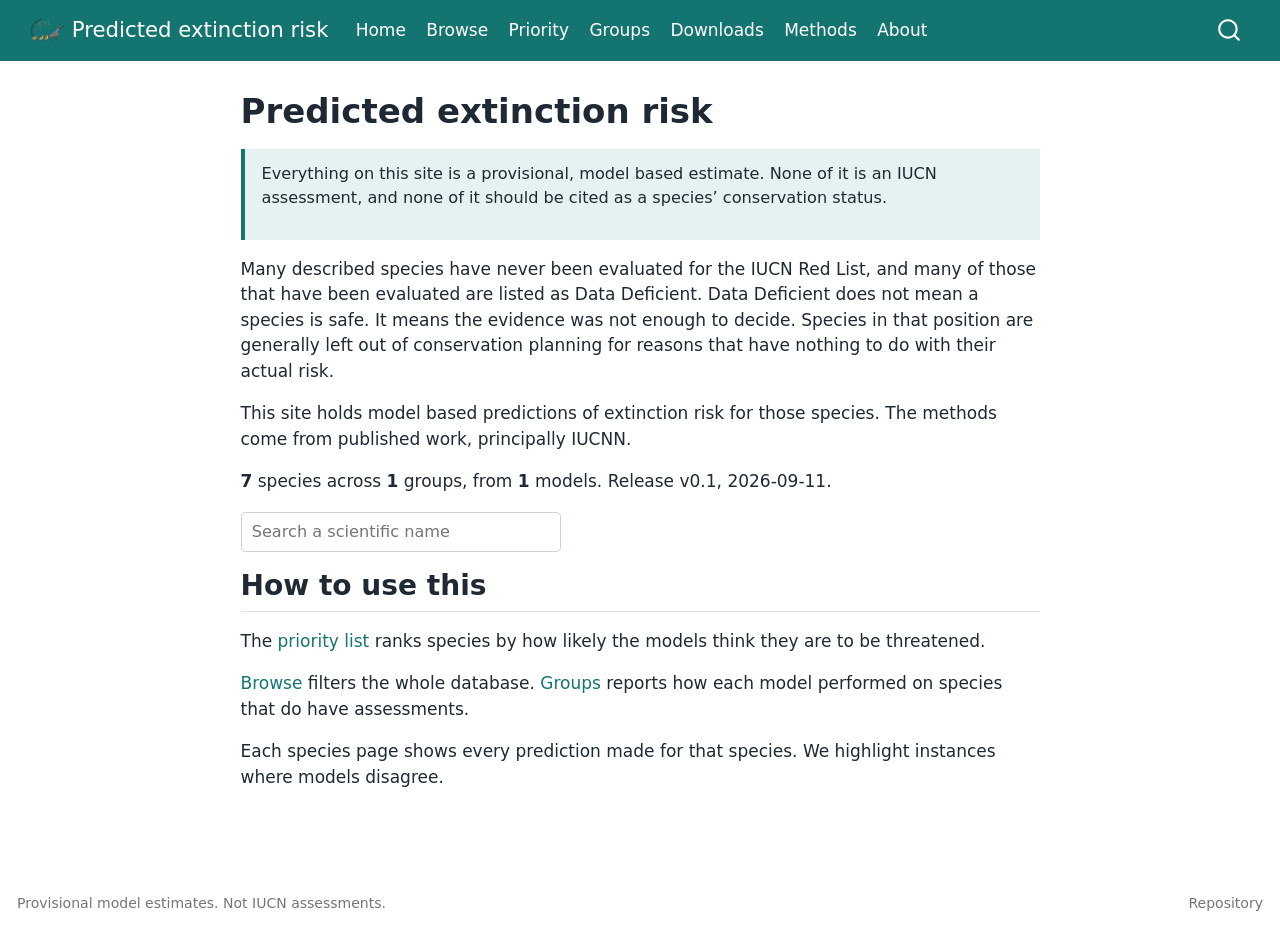
==== index.html @ 519beee4 "Built site for gh-pages" ====
<!DOCTYPE html>
<html xmlns="http://www.w3.org/1999/xhtml" lang="en" xml:lang="en"><head>

<meta charset="utf-8">
<meta name="generator" content="quarto-1.10.18">

<meta name="viewport" content="width=device-width, initial-scale=1.0, user-scalable=yes">


<title>Predicted extinction risk</title>
<style>
/* Default styles provided by pandoc.
** See https://pandoc.org/MANUAL.html#variables-for-html for config info.
*/
span.smallcaps{font-variant: small-caps;}
div.columns{display: flex; gap: 1.5em;}
div.column{flex: auto;}
@media screen {
div.columns{gap: min(4vw, 1.5em);}
div.column{overflow-x: auto;}
}
div.hanging-indent{margin-left: 1.5em; text-indent: -1.5em;}
ul.task-list{list-style: none;}
ul.task-list li input[type="checkbox"] {
  width: 0.8em;
  margin: 0 0.8em 0.2em -1em; /* quarto-specific, see https://github.com/quarto-dev/quarto-cli/issues/4556 */ 
  vertical-align: middle;
}
</style>


<script src="site_libs/quarto-nav/quarto-nav.js"></script>
<script src="site_libs/quarto-nav/headroom.min.js"></script>
<script src="site_libs/clipboard/clipboard.min.js"></script>
<script src="site_libs/quarto-search/autocomplete.umd.js"></script>
<script src="site_libs/quarto-search/fuse.min.js"></script>
<script src="site_libs/quarto-search/quarto-search.js"></script>
<meta name="quarto:offset" content="./">
<script src="site_libs/quarto-html/quarto.js" type="module"></script>
<script src="site_libs/quarto-html/tabsets/tabsets.js" type="module"></script>
<script src="site_libs/quarto-html/popper.min.js"></script>
<script src="site_libs/quarto-html/tippy.umd.min.js"></script>
<script src="site_libs/quarto-html/anchor.min.js"></script>
<link href="site_libs/quarto-html/tippy.css" rel="stylesheet">
<link href="site_libs/quarto-html/quarto-syntax-highlighting-64a204ab8560d761af7679ceaba22944.css" rel="stylesheet" id="quarto-text-highlighting-styles">
<script src="site_libs/bootstrap/bootstrap.min.js"></script>
<link href="site_libs/bootstrap/bootstrap-icons.css" rel="stylesheet">
<link href="site_libs/bootstrap/bootstrap-0d1b44aace4a60be1d2f4f0d115ca374.min.css" rel="stylesheet" append-hash="true" id="quarto-bootstrap" data-mode="light">
<script id="quarto-search-options" type="application/json">{
  "location": "navbar",
  "copy-button": false,
  "collapse-after": 3,
  "panel-placement": "end",
  "type": "overlay",
  "limit": 50,
  "keyboard-shortcut": [
    "f",
    "/",
    "s"
  ],
  "show-item-context": false,
  "language": {
    "search-no-results-text": "No results",
    "search-matching-documents-text": "matching documents",
    "search-copy-link-title": "Copy link to search",
    "search-hide-matches-text": "Hide additional matches",
    "search-more-match-text": "more match in this document",
    "search-more-matches-text": "more matches in this document",
    "search-clear-button-title": "Clear",
    "search-text-placeholder": "",
    "search-detached-cancel-button-title": "Cancel",
    "search-submit-button-title": "Submit",
    "search-label": "Search"
  }
}</script>
<script defer="" src="https://umami.datadiversitylab.synology.me/script.js" data-website-id="543cffef-a100-47af-9dd9-2cf39517077b" data-domains="datadiversitylab.github.io" data-tag="extinctionrisk"></script>


</head>

<body class="nav-fixed fullcontent quarto-light">

<div id="quarto-search-results"></div>
  <header id="quarto-header" class="headroom fixed-top">
    <nav class="navbar navbar-expand-lg " data-bs-theme="dark">
      <div class="navbar-container container-fluid">
      <div class="navbar-brand-container mx-auto">
    <a href="./index.html" class="navbar-brand navbar-brand-logo">
    <img src="./assets/logo.png" alt="" class="navbar-logo light-content">
    <img src="./assets/logo.png" alt="" class="navbar-logo dark-content">
    </a>
    <a class="navbar-brand" href="./index.html">
    <span class="navbar-title">Predicted extinction risk</span>
    </a>
  </div>
            <div id="quarto-search" class="" title="Search"></div>
          <button class="navbar-toggler" type="button" data-bs-toggle="collapse" data-bs-target="#navbarCollapse" aria-controls="navbarCollapse" role="menu" aria-expanded="false" aria-label="Toggle navigation" onclick="if (window.quartoToggleHeadroom) { window.quartoToggleHeadroom(); }">
  <span class="navbar-toggler-icon"></span>
</button>
          <div class="collapse navbar-collapse" id="navbarCollapse">
            <ul class="navbar-nav navbar-nav-scroll me-auto">
  <li class="nav-item">
    <a class="nav-link active" href="./index.html" aria-current="page"> 
<span class="menu-text">Home</span></a>
  </li>  
  <li class="nav-item">
    <a class="nav-link" href="./browse.html"> 
<span class="menu-text">Browse</span></a>
  </li>  
  <li class="nav-item">
    <a class="nav-link" href="./priority.html"> 
<span class="menu-text">Priority</span></a>
  </li>  
  <li class="nav-item">
    <a class="nav-link" href="./groups.html"> 
<span class="menu-text">Groups</span></a>
  </li>  
  <li class="nav-item">
    <a class="nav-link" href="./downloads.html"> 
<span class="menu-text">Downloads</span></a>
  </li>  
  <li class="nav-item">
    <a class="nav-link" href="./methods.html"> 
<span class="menu-text">Methods</span></a>
  </li>  
  <li class="nav-item">
    <a class="nav-link" href="./about.html"> 
<span class="menu-text">About</span></a>
  </li>  
</ul>
          </div> <!-- /navcollapse -->
            <div class="quarto-navbar-tools">
</div>
      </div> <!-- /container-fluid -->
    </nav>
</header>
<!-- content -->
<div id="quarto-content" class="quarto-container page-columns page-rows-contents page-layout-article page-navbar">
<!-- sidebar -->
<!-- margin-sidebar -->
    
<!-- main -->
<main class="content" id="quarto-document-content">

<header id="title-block-header" class="quarto-title-block default">
<div class="quarto-title">
<h1 class="title">Predicted extinction risk</h1>
</div>



<div class="quarto-title-meta">

    
  
    
  </div>
  


</header>


<div class="disclaimer">
<p>Everything on this site is a provisional, model based estimate. None of it is an IUCN assessment, and none of it should be cited as a species’ conservation status.</p>
</div>
<p>Many described species have never been evaluated for the IUCN Red List, and many of those that have been evaluated are listed as Data Deficient. Data Deficient does not mean a species is safe. It means the evidence was not enough to decide. Species in that position are generally left out of conservation planning for reasons that have nothing to do with their actual risk.</p>
<p>This site holds model based predictions of extinction risk for those species. The methods come from published work, principally IUCNN.</p>
<div id="release"></div>
<script>
fetch('data/release.json').then(r => r.json()).then(d => {
  const el = document.getElementById('release');
  if (!d.n_species) {
    el.innerHTML = '<div class="empty">No predictions published yet. ' +
      'Run <code>build.R</code> once prediction files exist.</div>';
    return;
  }
  el.innerHTML = '<p><strong>' + d.n_species.toLocaleString() + '</strong> species across <strong>' +
    d.n_groups + '</strong> groups, from <strong>' + d.n_models + '</strong> models. ' +
    'Release ' + d.version + ', ' + d.date + '.</p>';
}).catch(() => {
  document.getElementById('release').innerHTML =
    '<div class="empty">No data yet. Run <code>build.R</code>.</div>';
});
</script>

<div class="filters">
  <input id="q" type="text" placeholder="Search a scientific name" style="min-width:320px">
</div>
<div id="quick"></div>

<script>
let INDEX = [];
fetch('data/index.json').then(r => r.json()).then(d => { INDEX = d; });

document.getElementById('q').addEventListener('input', function () {
  const term = this.value.trim().toLowerCase();
  const box = document.getElementById('quick');
  if (term.length < 3) { box.innerHTML = ''; return; }
  const hits = INDEX.filter(s => s.species.toLowerCase().includes(term)).slice(0, 15);
  if (!hits.length) { box.innerHTML = '<p>Nothing found.</p>'; return; }
  box.innerHTML = '<ul>' + hits.map(s =>
    '<li><a href="species.html?id=' + s.id + '"><em>' + s.species + '</em></a> ' +
    '<span style="color:#667">' + s.group + '</span></li>').join('') + '</ul>';
});
</script>
<section id="how-to-use-this" class="level2">
<h2 class="anchored" data-anchor-id="how-to-use-this">How to use this</h2>
<p>The <a href="./priority.html">priority list</a> ranks species by how likely the models think they are to be threatened.</p>
<p><a href="./browse.html">Browse</a> filters the whole database. <a href="./groups.html">Groups</a> reports how each model performed on species that do have assessments.</p>
<p>Each species page shows every prediction made for that species. We highlight instances where models disagree.</p>


</section>

</main> <!-- /main -->
<script id="quarto-html-after-body" type="application/javascript">
  window.document.addEventListener("DOMContentLoaded", function (event) {
    const icon = "";
    const anchorJS = new window.AnchorJS();
    anchorJS.options = {
      placement: 'right',
      icon: icon
    };
    anchorJS.add('.anchored');
    const isCodeAnnotation = (el) => {
      for (const clz of el.classList) {
        if (clz.startsWith('code-annotation-')) {                     
          return true;
        }
      }
      return false;
    }
    const onCopySuccess = function(e) {
      // button target
      const button = e.trigger;
      // don't keep focus
      button.blur();
      // flash "checked"
      button.classList.add('code-copy-button-checked');
      var currentTitle = button.getAttribute("title");
      button.setAttribute("title", "Copied!");
      let tooltip;
      if (window.bootstrap) {
        button.setAttribute("data-bs-toggle", "tooltip");
        button.setAttribute("data-bs-placement", "left");
        button.setAttribute("data-bs-title", "Copied!");
        tooltip = new bootstrap.Tooltip(button, 
          { trigger: "manual", 
            customClass: "code-copy-button-tooltip",
            offset: [0, -8]});
        tooltip.show();    
      }
      setTimeout(function() {
        if (tooltip) {
          tooltip.hide();
          button.removeAttribute("data-bs-title");
          button.removeAttribute("data-bs-toggle");
          button.removeAttribute("data-bs-placement");
        }
        button.setAttribute("title", currentTitle);
        button.classList.remove('code-copy-button-checked');
      }, 1000);
      // clear code selection
      e.clearSelection();
    }
    const getTextToCopy = function(trigger) {
      const outerScaffold = trigger.parentElement.cloneNode(true);
      const codeEl = outerScaffold.querySelector('code');
      for (const childEl of codeEl.children) {
        if (isCodeAnnotation(childEl)) {
          childEl.remove();
        }
      }
      return codeEl.innerText;
    }
    const clipboard = new window.ClipboardJS('.code-copy-button:not([data-in-quarto-modal])', {
      text: getTextToCopy
    });
    clipboard.on('success', onCopySuccess);
    if (window.document.getElementById('quarto-embedded-source-code-modal')) {
      const clipboardModal = new window.ClipboardJS('.code-copy-button[data-in-quarto-modal]', {
        text: getTextToCopy,
        container: window.document.getElementById('quarto-embedded-source-code-modal')
      });
      clipboardModal.on('success', onCopySuccess);
    }
      var localhostRegex = new RegExp(/^(?:http|https):\/\/localhost\:?[0-9]*\//);
      var mailtoRegex = new RegExp(/^mailto:/);
        var filterRegex = new RegExp("https:\/\/datadiversitylab\.github\.io\/risk_database\/");
      var isInternal = (href) => {
          return filterRegex.test(href) || localhostRegex.test(href) || mailtoRegex.test(href);
      }
      // Inspect non-navigation links and adorn them if external
     var links = window.document.querySelectorAll('a[href]:not(.nav-link):not(.navbar-brand):not(.toc-action):not(.sidebar-link):not(.sidebar-item-toggle):not(.pagination-link):not(.no-external):not([aria-hidden]):not(.dropdown-item):not(.quarto-navigation-tool):not(.about-link)');
      for (var i=0; i<links.length; i++) {
        const link = links[i];
        if (!isInternal(link.href)) {
          // undo the damage that might have been done by quarto-nav.js in the case of
          // links that we want to consider external
          if (link.dataset.originalHref !== undefined) {
            link.href = link.dataset.originalHref;
          }
        }
      }
    function tippyHover(el, contentFn, onTriggerFn, onUntriggerFn) {
      const config = {
        allowHTML: true,
        maxWidth: 500,
        delay: 100,
        arrow: false,
        appendTo: function(el) {
            return el.parentElement;
        },
        interactive: true,
        interactiveBorder: 10,
        theme: 'quarto',
        placement: 'bottom-start',
      };
      if (contentFn) {
        config.content = contentFn;
      }
      if (onTriggerFn) {
        config.onTrigger = onTriggerFn;
      }
      if (onUntriggerFn) {
        config.onUntrigger = onUntriggerFn;
      }
      window.tippy(el, config); 
    }
    const noterefs = window.document.querySelectorAll('a[role="doc-noteref"]');
    for (var i=0; i<noterefs.length; i++) {
      const ref = noterefs[i];
      tippyHover(ref, function() {
        // use id or data attribute instead here
        let href = ref.getAttribute('data-footnote-href') || ref.getAttribute('href');
        try { href = new URL(href).hash; } catch {}
        const id = href.replace(/^#\/?/, "");
        const note = window.document.getElementById(id);
        if (note) {
          return note.innerHTML;
        } else {
          return "";
        }
      });
    }
    const xrefs = window.document.querySelectorAll('a.quarto-xref');
    const processXRef = (id, note) => {
      // Strip column container classes
      const stripColumnClz = (el) => {
        el.classList.remove("page-full", "page-columns");
        if (el.children) {
          for (const child of el.children) {
            stripColumnClz(child);
          }
        }
      }
      stripColumnClz(note)
      if (id === null || id.startsWith('sec-')) {
        // Special case sections, only their first couple elements
        const container = document.createElement("div");
        if (note.children && note.children.length > 2) {
          container.appendChild(note.children[0].cloneNode(true));
          for (let i = 1; i < note.children.length; i++) {
            const child = note.children[i];
            if (child.tagName === "P" && child.innerText === "") {
              continue;
            } else {
              container.appendChild(child.cloneNode(true));
              break;
            }
          }
          if (window.Quarto?.typesetMath) {
            window.Quarto.typesetMath(container);
          }
          return container.innerHTML
        } else {
          if (window.Quarto?.typesetMath) {
            window.Quarto.typesetMath(note);
          }
          return note.innerHTML;
        }
      } else {
        // Remove any anchor links if they are present
        const anchorLink = note.querySelector('a.anchorjs-link');
        if (anchorLink) {
          anchorLink.remove();
        }
        if (window.Quarto?.typesetMath) {
          window.Quarto.typesetMath(note);
        }
        if (note.classList.contains("callout")) {
          return note.outerHTML;
        } else {
          return note.innerHTML;
        }
      }
    }
    for (var i=0; i<xrefs.length; i++) {
      const xref = xrefs[i];
      tippyHover(xref, undefined, function(instance) {
        instance.disable();
        let url = xref.getAttribute('href');
        let hash = undefined; 
        if (url.startsWith('#')) {
          hash = url;
        } else {
          try { hash = new URL(url).hash; } catch {}
        }
        if (hash) {
          const id = hash.replace(/^#\/?/, "");
          const note = window.document.getElementById(id);
          if (note !== null) {
            try {
              const html = processXRef(id, note.cloneNode(true));
              instance.setContent(html);
            } finally {
              instance.enable();
              instance.show();
            }
          } else {
            // See if we can fetch this
            fetch(url.split('#')[0])
            .then(res => res.text())
            .then(html => {
              const parser = new DOMParser();
              const htmlDoc = parser.parseFromString(html, "text/html");
              const note = htmlDoc.getElementById(id);
              if (note !== null) {
                const html = processXRef(id, note);
                instance.setContent(html);
              } 
            }).finally(() => {
              instance.enable();
              instance.show();
            });
          }
        } else {
          // See if we can fetch a full url (with no hash to target)
          // This is a special case and we should probably do some content thinning / targeting
          fetch(url)
          .then(res => res.text())
          .then(html => {
            const parser = new DOMParser();
            const htmlDoc = parser.parseFromString(html, "text/html");
            const note = htmlDoc.querySelector('main.content');
            if (note !== null) {
              // This should only happen for chapter cross references
              // (since there is no id in the URL)
              // remove the first header
              if (note.children.length > 0 && note.children[0].tagName === "HEADER") {
                note.children[0].remove();
              }
              const html = processXRef(null, note);
              instance.setContent(html);
            } 
          }).finally(() => {
            instance.enable();
            instance.show();
          });
        }
      }, function(instance) {
      });
    }
        let selectedAnnoteEl;
        const selectorForAnnotation = ( cell, annotation) => {
          let cellAttr = 'data-code-cell="' + cell + '"';
          let lineAttr = 'data-code-annotation="' +  annotation + '"';
          const selector = 'span[' + cellAttr + '][' + lineAttr + ']';
          return selector;
        }
        const selectCodeLines = (annoteEl) => {
          const doc = window.document;
          const targetCell = annoteEl.getAttribute("data-target-cell");
          const targetAnnotation = annoteEl.getAttribute("data-target-annotation");
          const annoteSpan = window.document.querySelector(selectorForAnnotation(targetCell, targetAnnotation));
          const lines = annoteSpan.getAttribute("data-code-lines").split(",");
          const lineIds = lines.map((line) => {
            return targetCell + "-" + line;
          })
          let top = null;
          let height = null;
          let parent = null;
          if (lineIds.length > 0) {
              //compute the position of the single el (top and bottom and make a div)
              const el = window.document.getElementById(lineIds[0]);
              top = el.offsetTop;
              height = el.offsetHeight;
              parent = el.parentElement.parentElement;
            if (lineIds.length > 1) {
              const lastEl = window.document.getElementById(lineIds[lineIds.length - 1]);
              const bottom = lastEl.offsetTop + lastEl.offsetHeight;
              height = bottom - top;
            }
            if (top !== null && height !== null && parent !== null) {
              // cook up a div (if necessary) and position it 
              let div = window.document.getElementById("code-annotation-line-highlight");
              if (div === null) {
                div = window.document.createElement("div");
                div.setAttribute("id", "code-annotation-line-highlight");
                div.style.position = 'absolute';
                parent.appendChild(div);
              }
              div.style.top = top - 2 + "px";
              div.style.height = height + 4 + "px";
              div.style.left = 0;
              let gutterDiv = window.document.getElementById("code-annotation-line-highlight-gutter");
              if (gutterDiv === null) {
                gutterDiv = window.document.createElement("div");
                gutterDiv.setAttribute("id", "code-annotation-line-highlight-gutter");
                gutterDiv.style.position = 'absolute';
                const codeCell = window.document.getElementById(targetCell);
                const gutter = codeCell.querySelector('.code-annotation-gutter');
                gutter.appendChild(gutterDiv);
              }
              gutterDiv.style.top = top - 2 + "px";
              gutterDiv.style.height = height + 4 + "px";
            }
            selectedAnnoteEl = annoteEl;
          }
        };
        const unselectCodeLines = () => {
          const elementsIds = ["code-annotation-line-highlight", "code-annotation-line-highlight-gutter"];
          elementsIds.forEach((elId) => {
            const div = window.document.getElementById(elId);
            if (div) {
              div.remove();
            }
          });
          selectedAnnoteEl = undefined;
        };
          // Handle positioning of the toggle
      window.addEventListener(
        "resize",
        throttle(() => {
          elRect = undefined;
          if (selectedAnnoteEl) {
            selectCodeLines(selectedAnnoteEl);
          }
        }, 10)
      );
      function throttle(fn, ms) {
      let throttle = false;
      let timer;
        return (...args) => {
          if(!throttle) { // first call gets through
              fn.apply(this, args);
              throttle = true;
          } else { // all the others get throttled
              if(timer) clearTimeout(timer); // cancel #2
              timer = setTimeout(() => {
                fn.apply(this, args);
                timer = throttle = false;
              }, ms);
          }
        };
      }
        // Attach click handler to the DT
        const annoteDls = window.document.querySelectorAll('dt[data-target-cell]');
        for (const annoteDlNode of annoteDls) {
          annoteDlNode.addEventListener('click', (event) => {
            const clickedEl = event.target;
            if (clickedEl !== selectedAnnoteEl) {
              unselectCodeLines();
              const activeEl = window.document.querySelector('dt[data-target-cell].code-annotation-active');
              if (activeEl) {
                activeEl.classList.remove('code-annotation-active');
              }
              selectCodeLines(clickedEl);
              clickedEl.classList.add('code-annotation-active');
            } else {
              // Unselect the line
              unselectCodeLines();
              clickedEl.classList.remove('code-annotation-active');
            }
          });
        }
    const findCites = (el) => {
      const parentEl = el.parentElement;
      if (parentEl) {
        const cites = parentEl.dataset.cites;
        if (cites) {
          return {
            el,
            cites: cites.split(' ')
          };
        } else {
          return findCites(el.parentElement)
        }
      } else {
        return undefined;
      }
    };
    var bibliorefs = window.document.querySelectorAll('a[role="doc-biblioref"]');
    for (var i=0; i<bibliorefs.length; i++) {
      const ref = bibliorefs[i];
      const citeInfo = findCites(ref);
      if (citeInfo) {
        tippyHover(citeInfo.el, function() {
          var popup = window.document.createElement('div');
          citeInfo.cites.forEach(function(cite) {
            var citeDiv = window.document.createElement('div');
            citeDiv.classList.add('hanging-indent');
            citeDiv.classList.add('csl-entry');
            var biblioDiv = window.document.getElementById('ref-' + cite);
            if (biblioDiv) {
              citeDiv.innerHTML = biblioDiv.innerHTML;
            }
            popup.appendChild(citeDiv);
          });
          return popup.innerHTML;
        });
      }
    }
  });
  </script>
</div> <!-- /content -->
<footer class="footer">
  <div class="nav-footer">
    <div class="nav-footer-left">
<p>Provisional model estimates. Not IUCN assessments.</p>
</div>   
    <div class="nav-footer-center">
      &nbsp;
    </div>
    <div class="nav-footer-right">
<p><a href="https://github.com/datadiversitylab/risk_database">Repository</a></p>
</div>
  </div>
</footer>




</body></html>
---- site_libs/quarto-html/tippy.css ----
.tippy-box[data-animation=fade][data-state=hidden]{opacity:0}[data-tippy-root]{max-width:calc(100vw - 10px)}.tippy-box{position:relative;background-color:#333;color:#fff;border-radius:4px;font-size:14px;line-height:1.4;white-space:normal;outline:0;transition-property:transform,visibility,opacity}.tippy-box[data-placement^=top]>.tippy-arrow{bottom:0}.tippy-box[data-placement^=top]>.tippy-arrow:before{bottom:-7px;left:0;border-width:8px 8px 0;border-top-color:initial;transform-origin:center top}.tippy-box[data-placement^=bottom]>.tippy-arrow{top:0}.tippy-box[data-placement^=bottom]>.tippy-arrow:before{top:-7px;left:0;border-width:0 8px 8px;border-bottom-color:initial;transform-origin:center bottom}.tippy-box[data-placement^=left]>.tippy-arrow{right:0}.tippy-box[data-placement^=left]>.tippy-arrow:before{border-width:8px 0 8px 8px;border-left-color:initial;right:-7px;transform-origin:center left}.tippy-box[data-placement^=right]>.tippy-arrow{left:0}.tippy-box[data-placement^=right]>.tippy-arrow:before{left:-7px;border-width:8px 8px 8px 0;border-right-color:initial;transform-origin:center right}.tippy-box[data-inertia][data-state=visible]{transition-timing-function:cubic-bezier(.54,1.5,.38,1.11)}.tippy-arrow{width:16px;height:16px;color:#333}.tippy-arrow:before{content:"";position:absolute;border-color:transparent;border-style:solid}.tippy-content{position:relative;padding:5px 9px;z-index:1}
---- site_libs/quarto-html/quarto-syntax-highlighting-64a204ab8560d761af7679ceaba22944.css ----
/* quarto syntax highlight colors */
:root {
  --quarto-hl-ot-color: #003B4F;
  --quarto-hl-at-color: #657422;
  --quarto-hl-ss-color: #20794D;
  --quarto-hl-an-color: #5E5E5E;
  --quarto-hl-fu-color: #4758AB;
  --quarto-hl-st-color: #20794D;
  --quarto-hl-cf-color: #003B4F;
  --quarto-hl-op-color: #5E5E5E;
  --quarto-hl-er-color: #AD0000;
  --quarto-hl-bn-color: #AD0000;
  --quarto-hl-al-color: #AD0000;
  --quarto-hl-va-color: #111111;
  --quarto-hl-bu-color: inherit;
  --quarto-hl-ex-color: inherit;
  --quarto-hl-pp-color: #AD0000;
  --quarto-hl-in-color: #5E5E5E;
  --quarto-hl-vs-color: #20794D;
  --quarto-hl-wa-color: #5E5E5E;
  --quarto-hl-do-color: #5E5E5E;
  --quarto-hl-im-color: #00769E;
  --quarto-hl-ch-color: #20794D;
  --quarto-hl-dt-color: #AD0000;
  --quarto-hl-fl-color: #AD0000;
  --quarto-hl-co-color: #5E5E5E;
  --quarto-hl-cv-color: #5E5E5E;
  --quarto-hl-cn-color: #8f5902;
  --quarto-hl-sc-color: #5E5E5E;
  --quarto-hl-dv-color: #AD0000;
  --quarto-hl-kw-color: #003B4F;
}

/* other quarto variables */
:root {
  --quarto-font-monospace: SFMono-Regular, Menlo, Monaco, Consolas, "Liberation Mono", "Courier New", monospace;
}

/* syntax highlight based on Pandoc's rules */
pre > code.sourceCode > span {
  color: #003B4F;
}

code.sourceCode > span {
  color: #003B4F;
}

div.sourceCode,
div.sourceCode pre.sourceCode {
  color: #003B4F;
}

/* Normal */
code span {
  color: #003B4F;
}

/* Alert */
code span.al {
  color: #AD0000;
  font-style: inherit;
}

/* Annotation */
code span.an {
  color: #5E5E5E;
  font-style: inherit;
}

/* Attribute */
code span.at {
  color: #657422;
  font-style: inherit;
}

/* BaseN */
code span.bn {
  color: #AD0000;
  font-style: inherit;
}

/* BuiltIn */
code span.bu {
  font-style: inherit;
}

/* ControlFlow */
code span.cf {
  color: #003B4F;
  font-weight: bold;
  font-style: inherit;
}

/* Char */
code span.ch {
  color: #20794D;
  font-style: inherit;
}

/* Constant */
code span.cn {
  color: #8f5902;
  font-style: inherit;
}

/* Comment */
code span.co {
  color: #5E5E5E;
  font-style: inherit;
}

/* CommentVar */
code span.cv {
  color: #5E5E5E;
  font-style: italic;
}

/* Documentation */
code span.do {
  color: #5E5E5E;
  font-style: italic;
}

/* DataType */
code span.dt {
  color: #AD0000;
  font-style: inherit;
}

/* DecVal */
code span.dv {
  color: #AD0000;
  font-style: inherit;
}

/* Error */
code span.er {
  color: #AD0000;
  font-style: inherit;
}

/* Extension */
code span.ex {
  font-style: inherit;
}

/* Float */
code span.fl {
  color: #AD0000;
  font-style: inherit;
}

/* Function */
code span.fu {
  color: #4758AB;
  font-style: inherit;
}

/* Import */
code span.im {
  color: #00769E;
  font-style: inherit;
}

/* Information */
code span.in {
  color: #5E5E5E;
  font-style: inherit;
}

/* Keyword */
code span.kw {
  color: #003B4F;
  font-weight: bold;
  font-style: inherit;
}

/* Operator */
code span.op {
  color: #5E5E5E;
  font-style: inherit;
}

/* Other */
code span.ot {
  color: #003B4F;
  font-style: inherit;
}

/* Preprocessor */
code span.pp {
  color: #AD0000;
  font-style: inherit;
}

/* SpecialChar */
code span.sc {
  color: #5E5E5E;
  font-style: inherit;
}

/* SpecialString */
code span.ss {
  color: #20794D;
  font-style: inherit;
}

/* String */
code span.st {
  color: #20794D;
  font-style: inherit;
}

/* Variable */
code span.va {
  color: #111111;
  font-style: inherit;
}

/* VerbatimString */
code span.vs {
  color: #20794D;
  font-style: inherit;
}

/* Warning */
code span.wa {
  color: #5E5E5E;
  font-style: italic;
}

.prevent-inlining {
  content: "</";
}

/*# sourceMappingURL=9d8d5bb603a83b8298b89080a598c93b.css.map */
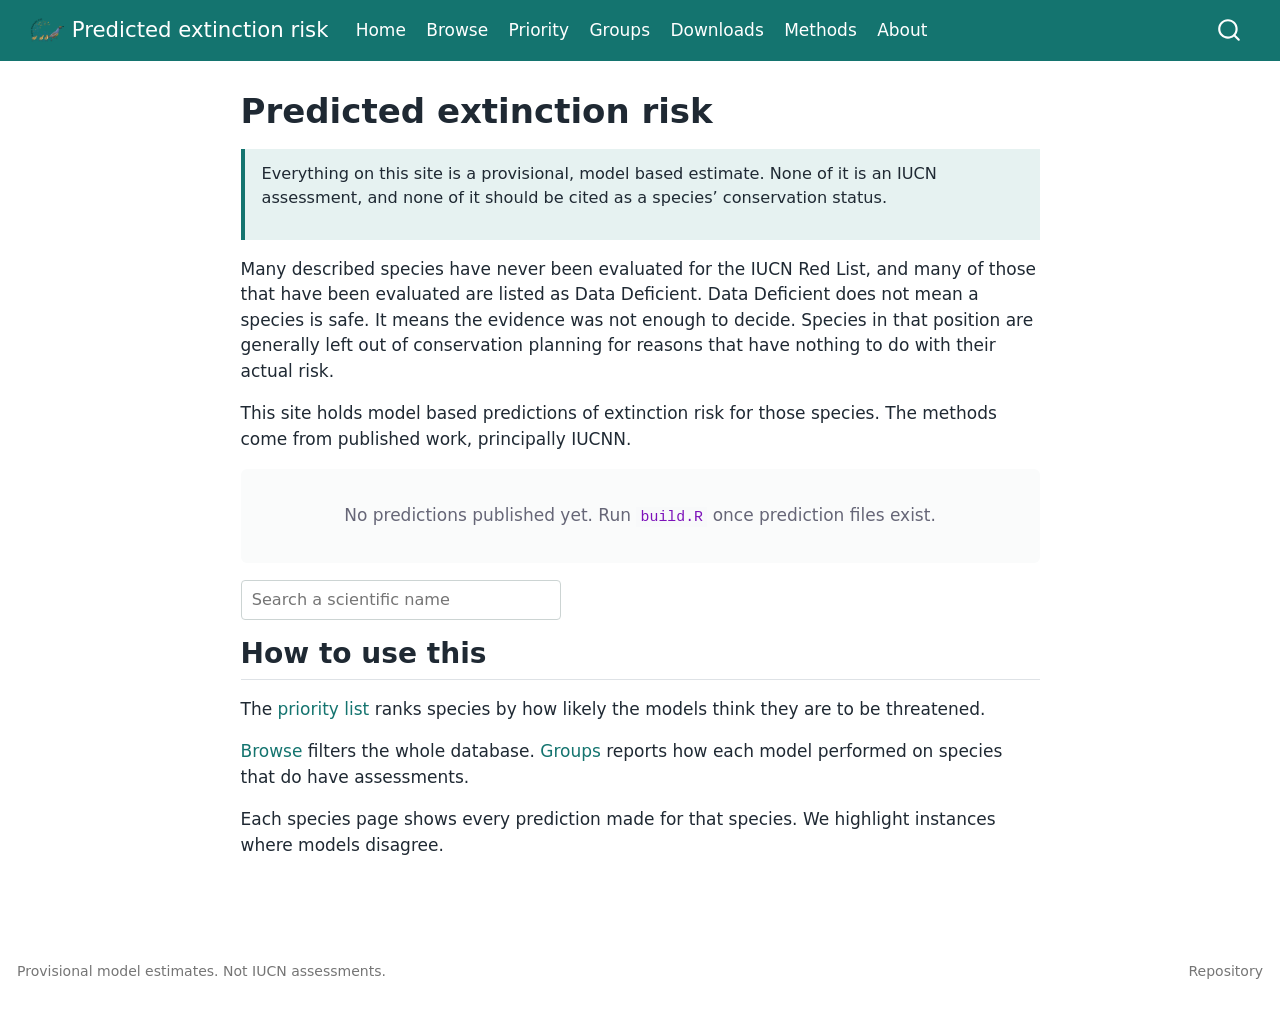
==== commit ec423d09: "Built site for gh-pages" ====
--- a/index.html
+++ b/index.html
@@ -2,7 +2,7 @@
 <html xmlns="http://www.w3.org/1999/xhtml" lang="en" xml:lang="en"><head>
 
 <meta charset="utf-8">
-<meta name="generator" content="quarto-1.10.18">
+<meta name="generator" content="quarto-1.10.19">
 
 <meta name="viewport" content="width=device-width, initial-scale=1.0, user-scalable=yes">
 
@@ -42,10 +42,10 @@
 <script src="site_libs/quarto-html/tippy.umd.min.js"></script>
 <script src="site_libs/quarto-html/anchor.min.js"></script>
 <link href="site_libs/quarto-html/tippy.css" rel="stylesheet">
-<link href="site_libs/quarto-html/quarto-syntax-highlighting-64a204ab8560d761af7679ceaba22944.css" rel="stylesheet" id="quarto-text-highlighting-styles">
+<link href="site_libs/quarto-html/quarto-syntax-highlighting-bf27225e3a48a9273f3daa8f8e829971.css" rel="stylesheet" id="quarto-text-highlighting-styles">
 <script src="site_libs/bootstrap/bootstrap.min.js"></script>
 <link href="site_libs/bootstrap/bootstrap-icons.css" rel="stylesheet">
-<link href="site_libs/bootstrap/bootstrap-0d1b44aace4a60be1d2f4f0d115ca374.min.css" rel="stylesheet" append-hash="true" id="quarto-bootstrap" data-mode="light">
+<link href="site_libs/bootstrap/bootstrap-f64d681408af84b107e6cb3786121e66.min.css" rel="stylesheet" append-hash="true" id="quarto-bootstrap" data-mode="light">
 <script id="quarto-search-options" type="application/json">{
   "location": "navbar",
   "copy-button": false,
--- a/site_libs/quarto-html/quarto-syntax-highlighting-bf27225e3a48a9273f3daa8f8e829971.css
+++ b/site_libs/quarto-html/quarto-syntax-highlighting-bf27225e3a48a9273f3daa8f8e829971.css
@@ -0,0 +1,236 @@
+/* quarto syntax highlight colors */
+:root {
+  --quarto-hl-ot-color: #003B4F;
+  --quarto-hl-at-color: #657422;
+  --quarto-hl-ss-color: #20794D;
+  --quarto-hl-an-color: #5E5E5E;
+  --quarto-hl-fu-color: #4758AB;
+  --quarto-hl-st-color: #20794D;
+  --quarto-hl-cf-color: #003B4F;
+  --quarto-hl-op-color: #5E5E5E;
+  --quarto-hl-er-color: #AD0000;
+  --quarto-hl-bn-color: #AD0000;
+  --quarto-hl-al-color: #AD0000;
+  --quarto-hl-va-color: #111111;
+  --quarto-hl-bu-color: inherit;
+  --quarto-hl-ex-color: inherit;
+  --quarto-hl-pp-color: #AD0000;
+  --quarto-hl-in-color: #5E5E5E;
+  --quarto-hl-vs-color: #20794D;
+  --quarto-hl-wa-color: #5E5E5E;
+  --quarto-hl-do-color: #5E5E5E;
+  --quarto-hl-im-color: #00769E;
+  --quarto-hl-ch-color: #20794D;
+  --quarto-hl-dt-color: #AD0000;
+  --quarto-hl-fl-color: #AD0000;
+  --quarto-hl-co-color: #5E5E5E;
+  --quarto-hl-cv-color: #5E5E5E;
+  --quarto-hl-cn-color: #8f5902;
+  --quarto-hl-sc-color: #5E5E5E;
+  --quarto-hl-dv-color: #AD0000;
+  --quarto-hl-kw-color: #003B4F;
+}
+
+/* other quarto variables */
+:root {
+  --quarto-font-monospace: SFMono-Regular, Menlo, Monaco, Consolas, "Liberation Mono", "Courier New", monospace;
+}
+
+/* syntax highlight based on Pandoc's rules */
+pre > code.sourceCode > span {
+  color: #003B4F;
+}
+
+code.sourceCode > span {
+  color: #003B4F;
+}
+
+div.sourceCode,
+div.sourceCode pre.sourceCode {
+  color: #003B4F;
+}
+
+/* Normal */
+code span {
+  color: #003B4F;
+}
+
+/* Alert */
+code span.al {
+  color: #AD0000;
+  font-style: inherit;
+}
+
+/* Annotation */
+code span.an {
+  color: #5E5E5E;
+  font-style: inherit;
+}
+
+/* Attribute */
+code span.at {
+  color: #657422;
+  font-style: inherit;
+}
+
+/* BaseN */
+code span.bn {
+  color: #AD0000;
+  font-style: inherit;
+}
+
+/* BuiltIn */
+code span.bu {
+  font-style: inherit;
+}
+
+/* ControlFlow */
+code span.cf {
+  color: #003B4F;
+  font-weight: bold;
+  font-style: inherit;
+}
+
+/* Char */
+code span.ch {
+  color: #20794D;
+  font-style: inherit;
+}
+
+/* Constant */
+code span.cn {
+  color: #8f5902;
+  font-style: inherit;
+}
+
+/* Comment */
+code span.co {
+  color: #5E5E5E;
+  font-style: inherit;
+}
+
+/* CommentVar */
+code span.cv {
+  color: #5E5E5E;
+  font-style: italic;
+}
+
+/* Documentation */
+code span.do {
+  color: #5E5E5E;
+  font-style: italic;
+}
+
+/* DataType */
+code span.dt {
+  color: #AD0000;
+  font-style: inherit;
+}
+
+/* DecVal */
+code span.dv {
+  color: #AD0000;
+  font-style: inherit;
+}
+
+/* Error */
+code span.er {
+  color: #AD0000;
+  font-style: inherit;
+}
+
+/* Extension */
+code span.ex {
+  font-style: inherit;
+}
+
+/* Float */
+code span.fl {
+  color: #AD0000;
+  font-style: inherit;
+}
+
+/* Function */
+code span.fu {
+  color: #4758AB;
+  font-style: inherit;
+}
+
+/* Import */
+code span.im {
+  color: #00769E;
+  font-style: inherit;
+}
+
+/* Information */
+code span.in {
+  color: #5E5E5E;
+  font-style: inherit;
+}
+
+/* Keyword */
+code span.kw {
+  color: #003B4F;
+  font-weight: bold;
+  font-style: inherit;
+}
+
+/* Operator */
+code span.op {
+  color: #5E5E5E;
+  font-style: inherit;
+}
+
+/* Other */
+code span.ot {
+  color: #003B4F;
+  font-style: inherit;
+}
+
+/* Preprocessor */
+code span.pp {
+  color: #AD0000;
+  font-style: inherit;
+}
+
+/* SpecialChar */
+code span.sc {
+  color: #5E5E5E;
+  font-style: inherit;
+}
+
+/* SpecialString */
+code span.ss {
+  color: #20794D;
+  font-style: inherit;
+}
+
+/* String */
+code span.st {
+  color: #20794D;
+  font-style: inherit;
+}
+
+/* Variable */
+code span.va {
+  color: #111111;
+  font-style: inherit;
+}
+
+/* VerbatimString */
+code span.vs {
+  color: #20794D;
+  font-style: inherit;
+}
+
+/* Warning */
+code span.wa {
+  color: #5E5E5E;
+  font-style: italic;
+}
+
+.prevent-inlining {
+  content: "</";
+}
+
+/*# sourceMappingURL=8be38f48d34c45af72792cbd699585e7.css.map */
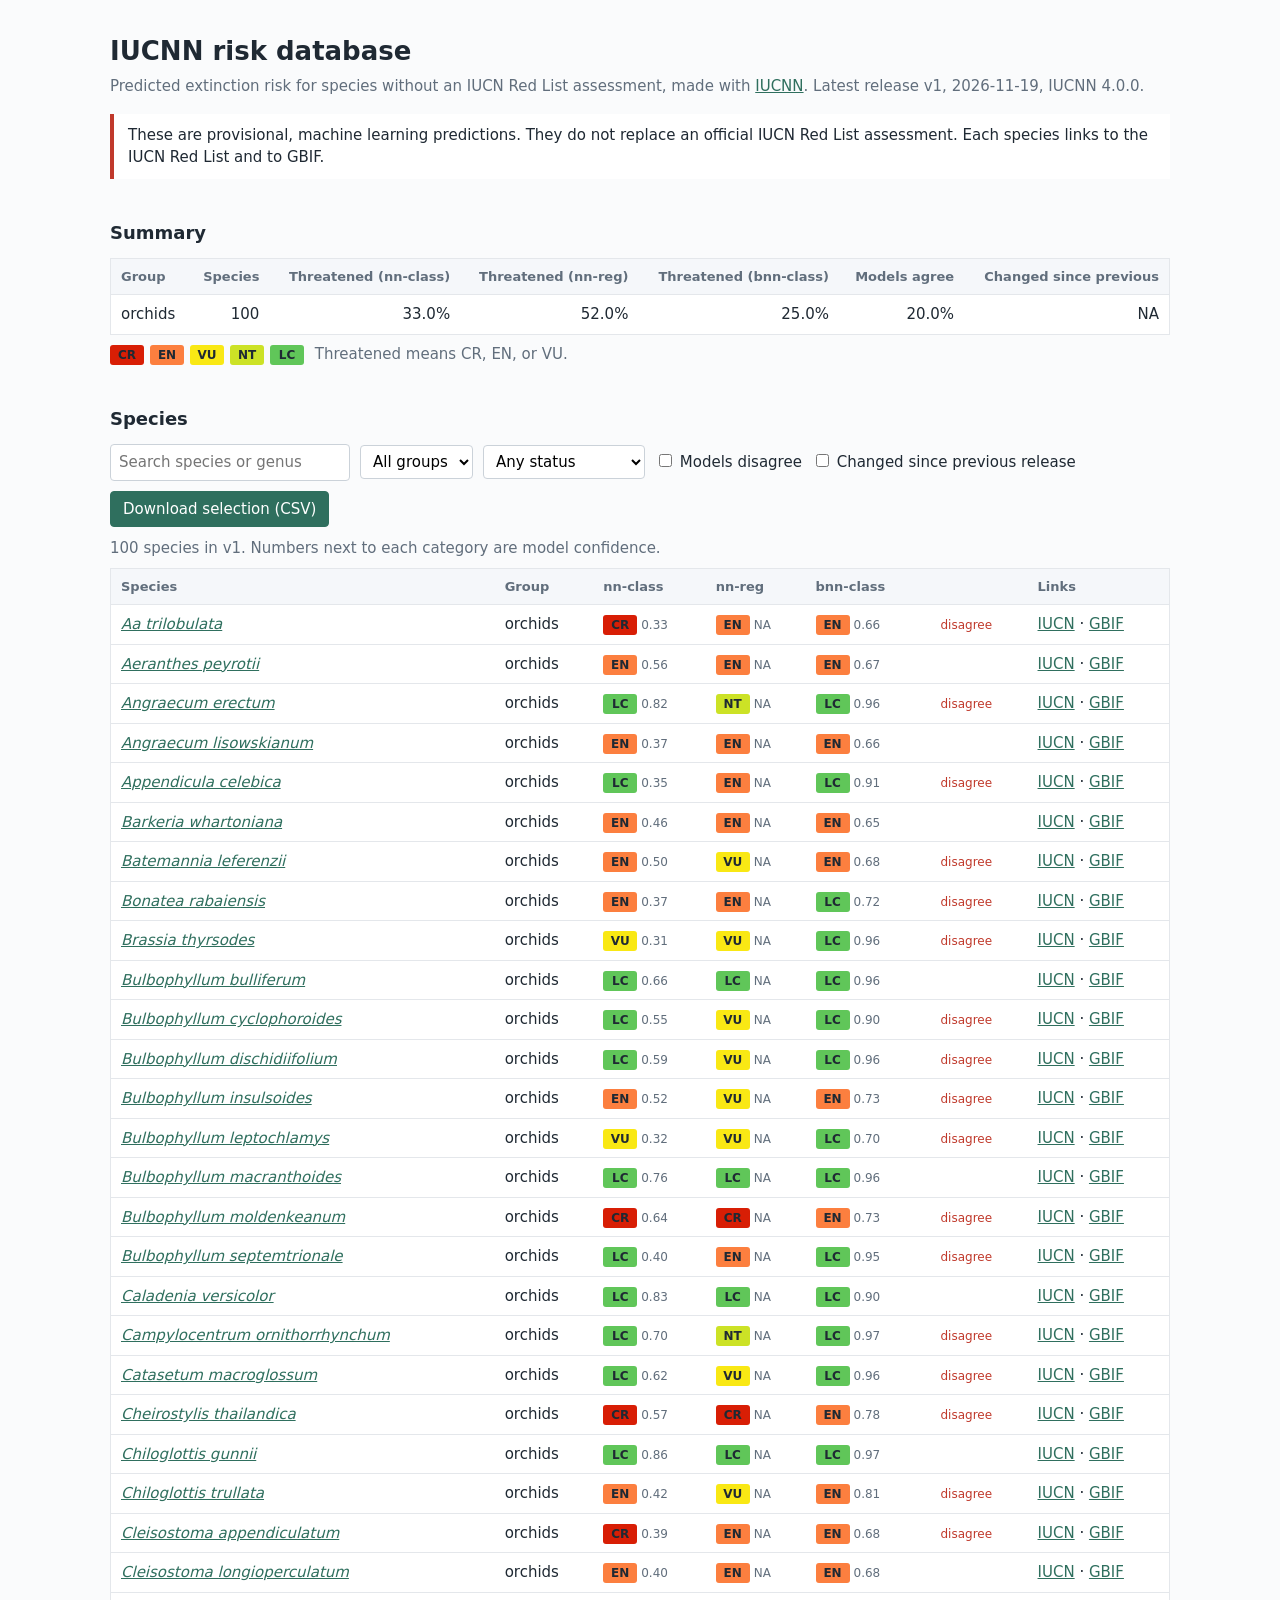
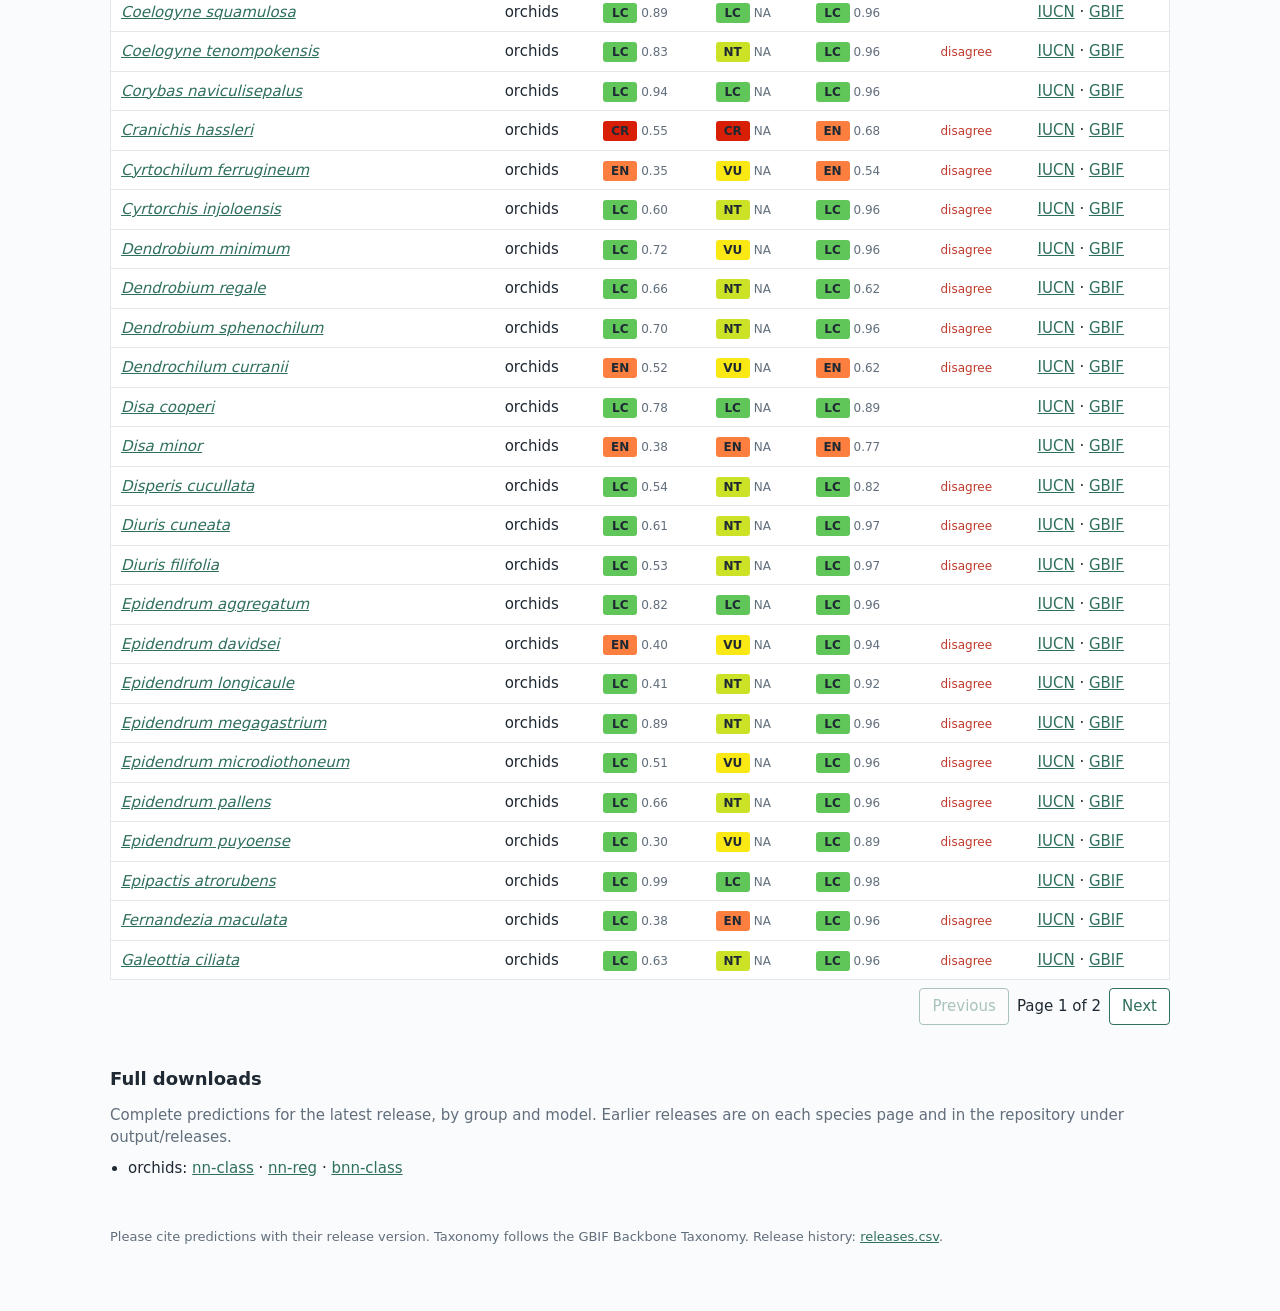
==== commit b6221aa2: "Update workflow, releases, and site" ====
--- a/index.html
+++ b/index.html
@@ -1,635 +1,299 @@
 <!DOCTYPE html>
-<html xmlns="http://www.w3.org/1999/xhtml" lang="en" xml:lang="en"><head>
-
+<html lang="en">
+<head>
 <meta charset="utf-8">
-<meta name="generator" content="quarto-1.10.19">
-
-<meta name="viewport" content="width=device-width, initial-scale=1.0, user-scalable=yes">
-
-
-<title>Predicted extinction risk</title>
+<meta name="viewport" content="width=device-width, initial-scale=1">
+<title>IUCNN risk database</title>
+<link rel="icon" href="data:,">
 <style>
-/* Default styles provided by pandoc.
-** See https://pandoc.org/MANUAL.html#variables-for-html for config info.
-*/
-span.smallcaps{font-variant: small-caps;}
-div.columns{display: flex; gap: 1.5em;}
-div.column{flex: auto;}
-@media screen {
-div.columns{gap: min(4vw, 1.5em);}
-div.column{overflow-x: auto;}
-}
-div.hanging-indent{margin-left: 1.5em; text-indent: -1.5em;}
-ul.task-list{list-style: none;}
-ul.task-list li input[type="checkbox"] {
-  width: 0.8em;
-  margin: 0 0.8em 0.2em -1em; /* quarto-specific, see https://github.com/quarto-dev/quarto-cli/issues/4556 */ 
-  vertical-align: middle;
-}
+  :root {
+    --ink: #1f2933; --muted: #616e7c; --line: #e4e7eb; --bg: #fafbfc; --accent: #2f6f5e;
+    --CR: #d81e05; --EN: #fc7f3f; --VU: #f9e814; --NT: #cce226; --LC: #60c659; --TH: #c0392b; --NTH: #7fb77e; --OTHER: #9aa5b1;
+  }
+  * { box-sizing: border-box; }
+  body { margin: 0; font: 15px/1.5 system-ui, -apple-system, "Segoe UI", sans-serif; color: var(--ink); background: var(--bg); }
+  main { max-width: 1100px; margin: 0 auto; padding: 32px 20px 64px; }
+  h1 { font-size: 26px; margin: 0 0 4px; }
+  h2 { font-size: 18px; margin: 40px 0 12px; }
+  h3 { font-size: 15px; margin: 24px 0 8px; }
+  p { margin: 0 0 8px; }
+  a { color: var(--accent); }
+  .muted { color: var(--muted); }
+  .note { margin-top: 16px; padding: 10px 14px; border-left: 4px solid var(--TH); background: #fff; }
+  table { width: 100%; border-collapse: collapse; background: #fff; border: 1px solid var(--line); }
+  th, td { text-align: left; padding: 8px 10px; border-bottom: 1px solid var(--line); vertical-align: middle; }
+  th { font-size: 13px; color: var(--muted); font-weight: 600; background: #f5f7fa; }
+  td.num, th.num { text-align: right; font-variant-numeric: tabular-nums; }
+  .chip { display: inline-block; min-width: 34px; padding: 1px 6px; border-radius: 3px; font-size: 12px; font-weight: 600; text-align: center; color: #1f2933; }
+  .chip.empty { background: none; color: var(--muted); border: 1px dashed var(--line); }
+  .conf { font-size: 12px; color: var(--muted); margin-left: 4px; font-variant-numeric: tabular-nums; }
+  .legend .chip { margin-right: 6px; }
+  .controls { display: flex; gap: 10px; flex-wrap: wrap; align-items: center; margin-bottom: 10px; }
+  input[type=search], select { font: inherit; padding: 6px 8px; border: 1px solid #cbd2d9; border-radius: 4px; background: #fff; }
+  input[type=search] { width: 240px; }
+  button { font: inherit; padding: 6px 12px; border: 1px solid var(--accent); border-radius: 4px; background: var(--accent); color: #fff; cursor: pointer; }
+  button.plain { background: #fff; color: var(--accent); }
+  button:disabled { opacity: 0.4; cursor: default; }
+  .pager { display: flex; gap: 8px; align-items: center; justify-content: flex-end; margin-top: 8px; }
+  .species { font-style: italic; }
+  .flag { font-size: 12px; color: var(--TH); margin-left: 6px; }
+  ul.files { padding-left: 18px; margin: 0; }
+  footer { margin-top: 48px; font-size: 13px; color: var(--muted); }
+  [hidden] { display: none !important; }
 </style>
-
-
-<script src="site_libs/quarto-nav/quarto-nav.js"></script>
-<script src="site_libs/quarto-nav/headroom.min.js"></script>
-<script src="site_libs/clipboard/clipboard.min.js"></script>
-<script src="site_libs/quarto-search/autocomplete.umd.js"></script>
-<script src="site_libs/quarto-search/fuse.min.js"></script>
-<script src="site_libs/quarto-search/quarto-search.js"></script>
-<meta name="quarto:offset" content="./">
-<script src="site_libs/quarto-html/quarto.js" type="module"></script>
-<script src="site_libs/quarto-html/tabsets/tabsets.js" type="module"></script>
-<script src="site_libs/quarto-html/popper.min.js"></script>
-<script src="site_libs/quarto-html/tippy.umd.min.js"></script>
-<script src="site_libs/quarto-html/anchor.min.js"></script>
-<link href="site_libs/quarto-html/tippy.css" rel="stylesheet">
-<link href="site_libs/quarto-html/quarto-syntax-highlighting-bf27225e3a48a9273f3daa8f8e829971.css" rel="stylesheet" id="quarto-text-highlighting-styles">
-<script src="site_libs/bootstrap/bootstrap.min.js"></script>
-<link href="site_libs/bootstrap/bootstrap-icons.css" rel="stylesheet">
-<link href="site_libs/bootstrap/bootstrap-f64d681408af84b107e6cb3786121e66.min.css" rel="stylesheet" append-hash="true" id="quarto-bootstrap" data-mode="light">
-<script id="quarto-search-options" type="application/json">{
-  "location": "navbar",
-  "copy-button": false,
-  "collapse-after": 3,
-  "panel-placement": "end",
-  "type": "overlay",
-  "limit": 50,
-  "keyboard-shortcut": [
-    "f",
-    "/",
-    "s"
-  ],
-  "show-item-context": false,
-  "language": {
-    "search-no-results-text": "No results",
-    "search-matching-documents-text": "matching documents",
-    "search-copy-link-title": "Copy link to search",
-    "search-hide-matches-text": "Hide additional matches",
-    "search-more-match-text": "more match in this document",
-    "search-more-matches-text": "more matches in this document",
-    "search-clear-button-title": "Clear",
-    "search-text-placeholder": "",
-    "search-detached-cancel-button-title": "Cancel",
-    "search-submit-button-title": "Submit",
-    "search-label": "Search"
-  }
-}</script>
-<script defer="" src="https://umami.datadiversitylab.synology.me/script.js" data-website-id="543cffef-a100-47af-9dd9-2cf39517077b" data-domains="datadiversitylab.github.io" data-tag="extinctionrisk"></script>
-
-
 </head>
-
-<body class="nav-fixed fullcontent quarto-light">
-
-<div id="quarto-search-results"></div>
-  <header id="quarto-header" class="headroom fixed-top">
-    <nav class="navbar navbar-expand-lg " data-bs-theme="dark">
-      <div class="navbar-container container-fluid">
-      <div class="navbar-brand-container mx-auto">
-    <a href="./index.html" class="navbar-brand navbar-brand-logo">
-    <img src="./assets/logo.png" alt="" class="navbar-logo light-content">
-    <img src="./assets/logo.png" alt="" class="navbar-logo dark-content">
-    </a>
-    <a class="navbar-brand" href="./index.html">
-    <span class="navbar-title">Predicted extinction risk</span>
-    </a>
-  </div>
-            <div id="quarto-search" class="" title="Search"></div>
-          <button class="navbar-toggler" type="button" data-bs-toggle="collapse" data-bs-target="#navbarCollapse" aria-controls="navbarCollapse" role="menu" aria-expanded="false" aria-label="Toggle navigation" onclick="if (window.quartoToggleHeadroom) { window.quartoToggleHeadroom(); }">
-  <span class="navbar-toggler-icon"></span>
-</button>
-          <div class="collapse navbar-collapse" id="navbarCollapse">
-            <ul class="navbar-nav navbar-nav-scroll me-auto">
-  <li class="nav-item">
-    <a class="nav-link active" href="./index.html" aria-current="page"> 
-<span class="menu-text">Home</span></a>
-  </li>  
-  <li class="nav-item">
-    <a class="nav-link" href="./browse.html"> 
-<span class="menu-text">Browse</span></a>
-  </li>  
-  <li class="nav-item">
-    <a class="nav-link" href="./priority.html"> 
-<span class="menu-text">Priority</span></a>
-  </li>  
-  <li class="nav-item">
-    <a class="nav-link" href="./groups.html"> 
-<span class="menu-text">Groups</span></a>
-  </li>  
-  <li class="nav-item">
-    <a class="nav-link" href="./downloads.html"> 
-<span class="menu-text">Downloads</span></a>
-  </li>  
-  <li class="nav-item">
-    <a class="nav-link" href="./methods.html"> 
-<span class="menu-text">Methods</span></a>
-  </li>  
-  <li class="nav-item">
-    <a class="nav-link" href="./about.html"> 
-<span class="menu-text">About</span></a>
-  </li>  
-</ul>
-          </div> <!-- /navcollapse -->
-            <div class="quarto-navbar-tools">
-</div>
-      </div> <!-- /container-fluid -->
-    </nav>
-</header>
-<!-- content -->
-<div id="quarto-content" class="quarto-container page-columns page-rows-contents page-layout-article page-navbar">
-<!-- sidebar -->
-<!-- margin-sidebar -->
-    
-<!-- main -->
-<main class="content" id="quarto-document-content">
-
-<header id="title-block-header" class="quarto-title-block default">
-<div class="quarto-title">
-<h1 class="title">Predicted extinction risk</h1>
-</div>
-
-
-
-<div class="quarto-title-meta">
-
-    
-  
-    
-  </div>
-  
-
-
-</header>
-
-
-<div class="disclaimer">
-<p>Everything on this site is a provisional, model based estimate. None of it is an IUCN assessment, and none of it should be cited as a species’ conservation status.</p>
-</div>
-<p>Many described species have never been evaluated for the IUCN Red List, and many of those that have been evaluated are listed as Data Deficient. Data Deficient does not mean a species is safe. It means the evidence was not enough to decide. Species in that position are generally left out of conservation planning for reasons that have nothing to do with their actual risk.</p>
-<p>This site holds model based predictions of extinction risk for those species. The methods come from published work, principally IUCNN.</p>
-<div id="release"></div>
+<body>
+<main>
+  <h1><a href="#" style="color:inherit;text-decoration:none">IUCNN risk database</a></h1>
+  <p class="muted">Predicted extinction risk for species without an IUCN Red List assessment, made with <a href="https://github.com/IUCNN/IUCNN">IUCNN</a>. <span id="release-info"></span></p>
+  <p class="note">These are provisional, machine learning predictions. They do not replace an official IUCN Red List assessment. Each species links to the IUCN Red List and to GBIF.</p>
+
+  <section id="home">
+    <h2>Summary</h2>
+    <table id="summary"></table>
+    <p class="legend muted" id="legend" style="margin-top:8px"></p>
+
+    <h2>Species</h2>
+    <div class="controls">
+      <input type="search" id="search" placeholder="Search species or genus">
+      <select id="group"></select>
+      <select id="status"></select>
+      <label><input type="checkbox" id="disagree"> Models disagree</label>
+      <label><input type="checkbox" id="changed"> Changed since previous release</label>
+      <button id="download">Download selection (CSV)</button>
+    </div>
+    <p class="muted" id="count"></p>
+    <table id="species"></table>
+    <div class="pager">
+      <button class="plain" id="prev">Previous</button>
+      <span id="page"></span>
+      <button class="plain" id="next">Next</button>
+    </div>
+
+    <h2>Full downloads</h2>
+    <p class="muted">Complete predictions for the latest release, by group and model. Earlier releases are on each species page and in the repository under output/releases.</p>
+    <ul class="files" id="files"></ul>
+  </section>
+
+  <section id="detail" hidden></section>
+
+  <footer>
+    Please cite predictions with their release version. Taxonomy follows the GBIF Backbone Taxonomy. Release history: <a href="output/releases/releases.csv">releases.csv</a>.
+  </footer>
+</main>
+
 <script>
-fetch('data/release.json').then(r => r.json()).then(d => {
-  const el = document.getElementById('release');
-  if (!d.n_species) {
-    el.innerHTML = '<div class="empty">No predictions published yet. ' +
-      'Run <code>build.R</code> once prediction files exist.</div>';
+const ROOT = "output/releases/";
+const MODELS = ["nn-class", "nn-reg", "bnn-class"];
+const SHARED = ["official", "human_footprint"];
+const THREATENED = ["CR", "EN", "VU", "Threatened"];
+const ORDER = ["CR", "EN", "VU", "NT", "LC", "Threatened", "Not Threatened"];
+const COLORS = { CR: "--CR", EN: "--EN", VU: "--VU", NT: "--NT", LC: "--LC", "Threatened": "--TH", "Not Threatened": "--NTH" };
+const PAGE_SIZE = 50;
+
+let releases = [];
+let groupsByVersion = {};
+let rows = [];
+let latest, previous;
+let selection = [];
+let page = 0;
+
+const $ = id => document.getElementById(id);
+
+// Minimal CSV parser for files written by R's write.csv
+function parseCSV(text) {
+  const out = [];
+  let row = [], field = "", quoted = false;
+  for (let i = 0; i < text.length; i++) {
+    const c = text[i];
+    if (quoted) {
+      if (c === '"' && text[i + 1] === '"') { field += '"'; i++; }
+      else if (c === '"') quoted = false;
+      else field += c;
+    } else if (c === '"') quoted = true;
+    else if (c === ",") { row.push(field); field = ""; }
+    else if (c === "\n") { row.push(field.replace(/\r$/, "")); out.push(row); row = []; field = ""; }
+    else field += c;
+  }
+  if (field || row.length) { row.push(field); out.push(row); }
+  const header = out.shift();
+  return out.filter(r => r.length === header.length).map(r => Object.fromEntries(header.map((h, j) => [h, r[j]])));
+}
+
+async function getCSV(path) {
+  const res = await fetch(path);
+  if (!res.ok) throw new Error(path);
+  return parseCSV(await res.text());
+}
+
+const label = g => g.replace(/^\d+-/, "");
+const color = s => `var(${COLORS[s] || "--OTHER"})`;
+const chip = s => s ? `<span class="chip" style="background:${color(s)}">${esc(s)}</span>` : `<span class="chip empty">·</span>`;
+const rank = s => ORDER.indexOf(s) === -1 ? ORDER.length : ORDER.indexOf(s);
+const esc = s => String(s).replace(/[&<>"]/g, c => ({ "&": "&amp;", "<": "&lt;", ">": "&gt;", '"': "&quot;" })[c]);
+const fmt = x => x === null ? "NA" : x.toFixed(2);
+const pct = (n, d) => d ? (100 * n / d).toFixed(1) + "%" : "NA";
+
+// Predictions are stored as row.preds[version][model] = { status, confidence }
+const get = (row, v, m) => row.preds[v] && row.preds[v][m];
+const statusesIn = (row, v) => MODELS.map(m => get(row, v, m)).filter(Boolean).map(p => p.status);
+const disagrees = row => new Set(statusesIn(row, latest)).size > 1;
+const changed = row => previous && row.preds[previous] && MODELS.some(m => get(row, latest, m) && get(row, previous, m) && get(row, latest, m).status !== get(row, previous, m).status);
+
+async function load() {
+  releases = await getCSV(ROOT + "releases.csv");
+  releases.sort((a, b) => a.number - b.number);
+  latest = releases[releases.length - 1].version;
+  previous = releases.length > 1 ? releases[releases.length - 2].version : null;
+  const byKey = {};
+
+  for (const r of releases) {
+    const manifest = await getCSV(`${ROOT}${r.version}/manifest.csv`);
+    const groups = [...new Set(manifest.map(m => m.file.split("/")[0]))].filter(g => !SHARED.includes(g)).sort();
+    groupsByVersion[r.version] = groups;
+
+    await Promise.all(groups.flatMap(g => MODELS.map(async m => {
+      let preds;
+      try { preds = await getCSV(`${ROOT}${r.version}/${g}/predictions_${m}.csv`); }
+      catch (e) { console.warn("Missing", e.message); return; }
+      for (const p of preds) {
+        const key = g + "|" + p.species;
+        byKey[key] = byKey[key] || { species: p.species, group: g, preds: {} };
+        byKey[key].preds[r.version] = byKey[key].preds[r.version] || {};
+        byKey[key].preds[r.version][m] = { status: p.predicted_status, confidence: p.confidence === "NA" ? null : Number(p.confidence) };
+      }
+    })));
+  }
+
+  rows = Object.values(byKey).sort((a, b) => a.species.localeCompare(b.species));
+
+  const r = releases[releases.length - 1];
+  $("release-info").textContent = `Latest release ${r.version}, ${r.date}, IUCNN ${r.iucnn_version}.`;
+  renderSummary();
+  renderFiles();
+  route();
+}
+
+function renderSummary() {
+  const current = rows.filter(r => r.preds[latest]);
+  const statuses = [...new Set(current.flatMap(r => statusesIn(r, latest)))].sort((a, b) => rank(a) - rank(b));
+
+  let html = `<tr><th>Group</th><th class="num">Species</th>${MODELS.map(m => `<th class="num">Threatened (${m})</th>`).join("")}<th class="num">Models agree</th><th class="num">Changed since ${previous || "previous"}</th></tr>`;
+  for (const g of groupsByVersion[latest]) {
+    const sub = current.filter(r => r.group === g);
+    if (!sub.length) continue;
+    const threatened = MODELS.map(m => {
+      const has = sub.filter(r => get(r, latest, m));
+      return pct(has.filter(r => THREATENED.includes(get(r, latest, m).status)).length, has.length);
+    });
+    html += `<tr><td>${label(g)}</td><td class="num">${sub.length.toLocaleString()}</td>${threatened.map(x => `<td class="num">${x}</td>`).join("")}<td class="num">${pct(sub.filter(r => !disagrees(r)).length, sub.length)}</td><td class="num">${previous ? sub.filter(changed).length.toLocaleString() : "NA"}</td></tr>`;
+  }
+  $("summary").innerHTML = html;
+  $("legend").innerHTML = statuses.map(chip).join("") + " Threatened means CR, EN, or VU.";
+
+  $("status").innerHTML = `<option value="">Any status</option>` + statuses.map(s => `<option value="${esc(s)}">${esc(s)} in any model</option>`).join("");
+  $("group").innerHTML = `<option value="">All groups</option>` + groupsByVersion[latest].map(g => `<option value="${g}">${label(g)}</option>`).join("");
+}
+
+function renderTable() {
+  const q = $("search").value.trim().toLowerCase();
+  const g = $("group").value, s = $("status").value;
+
+  selection = rows.filter(r => r.preds[latest]
+    && (!q || r.species.toLowerCase().includes(q))
+    && (!g || r.group === g)
+    && (!s || statusesIn(r, latest).includes(s))
+    && (!$("disagree").checked || disagrees(r))
+    && (!$("changed").checked || changed(r)));
+
+  const pages = Math.max(1, Math.ceil(selection.length / PAGE_SIZE));
+  page = Math.min(page, pages - 1);
+  const shown = selection.slice(page * PAGE_SIZE, (page + 1) * PAGE_SIZE);
+
+  let html = `<tr><th>Species</th><th>Group</th>${MODELS.map(m => `<th>${m}</th>`).join("")}<th></th><th>Links</th></tr>`;
+  for (const r of shown) {
+    const name = encodeURIComponent(r.species);
+    const flags = [disagrees(r) ? "disagree" : "", changed(r) ? "changed" : ""].filter(Boolean).join(", ");
+    html += `<tr>
+      <td class="species"><a href="#${name}">${esc(r.species)}</a></td>
+      <td>${label(r.group)}</td>
+      ${MODELS.map(m => { const p = get(r, latest, m); return `<td>${chip(p && p.status)}${p ? `<span class="conf">${fmt(p.confidence)}</span>` : ""}</td>`; }).join("")}
+      <td><span class="flag">${flags}</span></td>
+      <td>${links(r.species)}</td>
+    </tr>`;
+  }
+  $("species").innerHTML = html;
+  $("count").textContent = `${selection.length.toLocaleString()} species in ${latest}. Numbers next to each category are model confidence.`;
+  $("page").textContent = `Page ${page + 1} of ${pages}`;
+  $("prev").disabled = page === 0;
+  $("next").disabled = page >= pages - 1;
+}
+
+function links(species) {
+  const name = encodeURIComponent(species);
+  return `<a href="https://www.iucnredlist.org/search?query=${name}&searchType=species" target="_blank" rel="noopener">IUCN</a> · <a href="https://www.gbif.org/species/search?q=${name}" target="_blank" rel="noopener">GBIF</a>`;
+}
+
+function renderFiles() {
+  $("files").innerHTML = groupsByVersion[latest].map(g =>
+    `<li>${label(g)}: ${MODELS.map(m => `<a href="${ROOT}${latest}/${g}/predictions_${m}.csv">${m}</a>`).join(" · ")}</li>`).join("");
+}
+
+// Species view with every model and release, one table per group the species belongs to
+function renderDetail(species) {
+  const matches = rows.filter(r => r.species === species);
+  if (!matches.length) {
+    $("detail").innerHTML = `<p><a href="#">Back to all species</a></p><h2>${esc(species)}</h2><p>No predictions for this name.</p>`;
     return;
   }
-  el.innerHTML = '<p><strong>' + d.n_species.toLocaleString() + '</strong> species across <strong>' +
-    d.n_groups + '</strong> groups, from <strong>' + d.n_models + '</strong> models. ' +
-    'Release ' + d.version + ', ' + d.date + '.</p>';
-}).catch(() => {
-  document.getElementById('release').innerHTML =
-    '<div class="empty">No data yet. Run <code>build.R</code>.</div>';
-});
+
+  let html = `<p><a href="#">Back to all species</a></p><h2 class="species">${esc(species)}</h2><p>${links(species)}</p>`;
+  for (const r of matches) {
+    html += `<h3>${label(r.group)}</h3><table><tr><th>Release</th><th>Date</th>${MODELS.map(m => `<th>${m}</th>`).join("")}</tr>`;
+    for (const rel of releases.slice().reverse()) {
+      if (!r.preds[rel.version]) continue;
+      html += `<tr><td>${rel.version}</td><td>${rel.date}</td>${MODELS.map(m => { const p = get(r, rel.version, m); return `<td>${chip(p && p.status)}${p ? `<span class="conf">${fmt(p.confidence)}</span>` : ""}</td>`; }).join("")}</tr>`;
+    }
+    html += `</table>`;
+  }
+  html += `<p style="margin-top:12px"><button id="download-one">Download this species (CSV)</button></p>`;
+  $("detail").innerHTML = html;
+  $("download-one").onclick = () => download(matches, species.replace(/\s+/g, "_"));
+}
+
+// Long format: one line per species, group, release, and model
+function download(set, name) {
+  const header = ["species", "group", "release", "release_date", "model", "predicted_status", "confidence"];
+  const lines = [];
+  for (const r of set) for (const rel of releases) for (const m of MODELS) {
+    const p = get(r, rel.version, m);
+    if (p) lines.push([r.species, label(r.group), rel.version, rel.date, m, p.status, p.confidence === null ? "NA" : p.confidence]
+      .map(x => `"${String(x).replace(/"/g, '""')}"`).join(","));
+  }
+  const blob = new Blob([header.join(",") + "\n" + lines.join("\n") + "\n"], { type: "text/csv" });
+  const a = document.createElement("a");
+  a.href = URL.createObjectURL(blob);
+  a.download = `iucnn_predictions_${name}.csv`;
+  a.click();
+}
+
+// A link like #Atelopus%20zeteki opens that species, an empty hash opens the overview
+function route() {
+  const species = decodeURIComponent(location.hash.slice(1));
+  $("home").hidden = Boolean(species);
+  $("detail").hidden = !species;
+  if (species) renderDetail(species);
+  else renderTable();
+  window.scrollTo(0, 0);
+}
+
+for (const id of ["search", "group", "status", "disagree", "changed"]) $(id).oninput = () => { page = 0; renderTable(); };
+$("prev").onclick = () => { page--; renderTable(); };
+$("next").onclick = () => { page++; renderTable(); };
+$("download").onclick = () => download(selection, latest);
+window.onhashchange = route;
+
+load().catch(e => { $("count").textContent = "Could not load releases (" + e.message + ")."; });
 </script>
-
-<div class="filters">
-  <input id="q" type="text" placeholder="Search a scientific name" style="min-width:320px">
-</div>
-<div id="quick"></div>
-
-<script>
-let INDEX = [];
-fetch('data/index.json').then(r => r.json()).then(d => { INDEX = d; });
-
-document.getElementById('q').addEventListener('input', function () {
-  const term = this.value.trim().toLowerCase();
-  const box = document.getElementById('quick');
-  if (term.length < 3) { box.innerHTML = ''; return; }
-  const hits = INDEX.filter(s => s.species.toLowerCase().includes(term)).slice(0, 15);
-  if (!hits.length) { box.innerHTML = '<p>Nothing found.</p>'; return; }
-  box.innerHTML = '<ul>' + hits.map(s =>
-    '<li><a href="species.html?id=' + s.id + '"><em>' + s.species + '</em></a> ' +
-    '<span style="color:#667">' + s.group + '</span></li>').join('') + '</ul>';
-});
-</script>
-<section id="how-to-use-this" class="level2">
-<h2 class="anchored" data-anchor-id="how-to-use-this">How to use this</h2>
-<p>The <a href="./priority.html">priority list</a> ranks species by how likely the models think they are to be threatened.</p>
-<p><a href="./browse.html">Browse</a> filters the whole database. <a href="./groups.html">Groups</a> reports how each model performed on species that do have assessments.</p>
-<p>Each species page shows every prediction made for that species. We highlight instances where models disagree.</p>
-
-
-</section>
-
-</main> <!-- /main -->
-<script id="quarto-html-after-body" type="application/javascript">
-  window.document.addEventListener("DOMContentLoaded", function (event) {
-    const icon = "";
-    const anchorJS = new window.AnchorJS();
-    anchorJS.options = {
-      placement: 'right',
-      icon: icon
-    };
-    anchorJS.add('.anchored');
-    const isCodeAnnotation = (el) => {
-      for (const clz of el.classList) {
-        if (clz.startsWith('code-annotation-')) {                     
-          return true;
-        }
-      }
-      return false;
-    }
-    const onCopySuccess = function(e) {
-      // button target
-      const button = e.trigger;
-      // don't keep focus
-      button.blur();
-      // flash "checked"
-      button.classList.add('code-copy-button-checked');
-      var currentTitle = button.getAttribute("title");
-      button.setAttribute("title", "Copied!");
-      let tooltip;
-      if (window.bootstrap) {
-        button.setAttribute("data-bs-toggle", "tooltip");
-        button.setAttribute("data-bs-placement", "left");
-        button.setAttribute("data-bs-title", "Copied!");
-        tooltip = new bootstrap.Tooltip(button, 
-          { trigger: "manual", 
-            customClass: "code-copy-button-tooltip",
-            offset: [0, -8]});
-        tooltip.show();    
-      }
-      setTimeout(function() {
-        if (tooltip) {
-          tooltip.hide();
-          button.removeAttribute("data-bs-title");
-          button.removeAttribute("data-bs-toggle");
-          button.removeAttribute("data-bs-placement");
-        }
-        button.setAttribute("title", currentTitle);
-        button.classList.remove('code-copy-button-checked');
-      }, 1000);
-      // clear code selection
-      e.clearSelection();
-    }
-    const getTextToCopy = function(trigger) {
-      const outerScaffold = trigger.parentElement.cloneNode(true);
-      const codeEl = outerScaffold.querySelector('code');
-      for (const childEl of codeEl.children) {
-        if (isCodeAnnotation(childEl)) {
-          childEl.remove();
-        }
-      }
-      return codeEl.innerText;
-    }
-    const clipboard = new window.ClipboardJS('.code-copy-button:not([data-in-quarto-modal])', {
-      text: getTextToCopy
-    });
-    clipboard.on('success', onCopySuccess);
-    if (window.document.getElementById('quarto-embedded-source-code-modal')) {
-      const clipboardModal = new window.ClipboardJS('.code-copy-button[data-in-quarto-modal]', {
-        text: getTextToCopy,
-        container: window.document.getElementById('quarto-embedded-source-code-modal')
-      });
-      clipboardModal.on('success', onCopySuccess);
-    }
-      var localhostRegex = new RegExp(/^(?:http|https):\/\/localhost\:?[0-9]*\//);
-      var mailtoRegex = new RegExp(/^mailto:/);
-        var filterRegex = new RegExp("https:\/\/datadiversitylab\.github\.io\/risk_database\/");
-      var isInternal = (href) => {
-          return filterRegex.test(href) || localhostRegex.test(href) || mailtoRegex.test(href);
-      }
-      // Inspect non-navigation links and adorn them if external
-     var links = window.document.querySelectorAll('a[href]:not(.nav-link):not(.navbar-brand):not(.toc-action):not(.sidebar-link):not(.sidebar-item-toggle):not(.pagination-link):not(.no-external):not([aria-hidden]):not(.dropdown-item):not(.quarto-navigation-tool):not(.about-link)');
-      for (var i=0; i<links.length; i++) {
-        const link = links[i];
-        if (!isInternal(link.href)) {
-          // undo the damage that might have been done by quarto-nav.js in the case of
-          // links that we want to consider external
-          if (link.dataset.originalHref !== undefined) {
-            link.href = link.dataset.originalHref;
-          }
-        }
-      }
-    function tippyHover(el, contentFn, onTriggerFn, onUntriggerFn) {
-      const config = {
-        allowHTML: true,
-        maxWidth: 500,
-        delay: 100,
-        arrow: false,
-        appendTo: function(el) {
-            return el.parentElement;
-        },
-        interactive: true,
-        interactiveBorder: 10,
-        theme: 'quarto',
-        placement: 'bottom-start',
-      };
-      if (contentFn) {
-        config.content = contentFn;
-      }
-      if (onTriggerFn) {
-        config.onTrigger = onTriggerFn;
-      }
-      if (onUntriggerFn) {
-        config.onUntrigger = onUntriggerFn;
-      }
-      window.tippy(el, config); 
-    }
-    const noterefs = window.document.querySelectorAll('a[role="doc-noteref"]');
-    for (var i=0; i<noterefs.length; i++) {
-      const ref = noterefs[i];
-      tippyHover(ref, function() {
-        // use id or data attribute instead here
-        let href = ref.getAttribute('data-footnote-href') || ref.getAttribute('href');
-        try { href = new URL(href).hash; } catch {}
-        const id = href.replace(/^#\/?/, "");
-        const note = window.document.getElementById(id);
-        if (note) {
-          return note.innerHTML;
-        } else {
-          return "";
-        }
-      });
-    }
-    const xrefs = window.document.querySelectorAll('a.quarto-xref');
-    const processXRef = (id, note) => {
-      // Strip column container classes
-      const stripColumnClz = (el) => {
-        el.classList.remove("page-full", "page-columns");
-        if (el.children) {
-          for (const child of el.children) {
-            stripColumnClz(child);
-          }
-        }
-      }
-      stripColumnClz(note)
-      if (id === null || id.startsWith('sec-')) {
-        // Special case sections, only their first couple elements
-        const container = document.createElement("div");
-        if (note.children && note.children.length > 2) {
-          container.appendChild(note.children[0].cloneNode(true));
-          for (let i = 1; i < note.children.length; i++) {
-            const child = note.children[i];
-            if (child.tagName === "P" && child.innerText === "") {
-              continue;
-            } else {
-              container.appendChild(child.cloneNode(true));
-              break;
-            }
-          }
-          if (window.Quarto?.typesetMath) {
-            window.Quarto.typesetMath(container);
-          }
-          return container.innerHTML
-        } else {
-          if (window.Quarto?.typesetMath) {
-            window.Quarto.typesetMath(note);
-          }
-          return note.innerHTML;
-        }
-      } else {
-        // Remove any anchor links if they are present
-        const anchorLink = note.querySelector('a.anchorjs-link');
-        if (anchorLink) {
-          anchorLink.remove();
-        }
-        if (window.Quarto?.typesetMath) {
-          window.Quarto.typesetMath(note);
-        }
-        if (note.classList.contains("callout")) {
-          return note.outerHTML;
-        } else {
-          return note.innerHTML;
-        }
-      }
-    }
-    for (var i=0; i<xrefs.length; i++) {
-      const xref = xrefs[i];
-      tippyHover(xref, undefined, function(instance) {
-        instance.disable();
-        let url = xref.getAttribute('href');
-        let hash = undefined; 
-        if (url.startsWith('#')) {
-          hash = url;
-        } else {
-          try { hash = new URL(url).hash; } catch {}
-        }
-        if (hash) {
-          const id = hash.replace(/^#\/?/, "");
-          const note = window.document.getElementById(id);
-          if (note !== null) {
-            try {
-              const html = processXRef(id, note.cloneNode(true));
-              instance.setContent(html);
-            } finally {
-              instance.enable();
-              instance.show();
-            }
-          } else {
-            // See if we can fetch this
-            fetch(url.split('#')[0])
-            .then(res => res.text())
-            .then(html => {
-              const parser = new DOMParser();
-              const htmlDoc = parser.parseFromString(html, "text/html");
-              const note = htmlDoc.getElementById(id);
-              if (note !== null) {
-                const html = processXRef(id, note);
-                instance.setContent(html);
-              } 
-            }).finally(() => {
-              instance.enable();
-              instance.show();
-            });
-          }
-        } else {
-          // See if we can fetch a full url (with no hash to target)
-          // This is a special case and we should probably do some content thinning / targeting
-          fetch(url)
-          .then(res => res.text())
-          .then(html => {
-            const parser = new DOMParser();
-            const htmlDoc = parser.parseFromString(html, "text/html");
-            const note = htmlDoc.querySelector('main.content');
-            if (note !== null) {
-              // This should only happen for chapter cross references
-              // (since there is no id in the URL)
-              // remove the first header
-              if (note.children.length > 0 && note.children[0].tagName === "HEADER") {
-                note.children[0].remove();
-              }
-              const html = processXRef(null, note);
-              instance.setContent(html);
-            } 
-          }).finally(() => {
-            instance.enable();
-            instance.show();
-          });
-        }
-      }, function(instance) {
-      });
-    }
-        let selectedAnnoteEl;
-        const selectorForAnnotation = ( cell, annotation) => {
-          let cellAttr = 'data-code-cell="' + cell + '"';
-          let lineAttr = 'data-code-annotation="' +  annotation + '"';
-          const selector = 'span[' + cellAttr + '][' + lineAttr + ']';
-          return selector;
-        }
-        const selectCodeLines = (annoteEl) => {
-          const doc = window.document;
-          const targetCell = annoteEl.getAttribute("data-target-cell");
-          const targetAnnotation = annoteEl.getAttribute("data-target-annotation");
-          const annoteSpan = window.document.querySelector(selectorForAnnotation(targetCell, targetAnnotation));
-          const lines = annoteSpan.getAttribute("data-code-lines").split(",");
-          const lineIds = lines.map((line) => {
-            return targetCell + "-" + line;
-          })
-          let top = null;
-          let height = null;
-          let parent = null;
-          if (lineIds.length > 0) {
-              //compute the position of the single el (top and bottom and make a div)
-              const el = window.document.getElementById(lineIds[0]);
-              top = el.offsetTop;
-              height = el.offsetHeight;
-              parent = el.parentElement.parentElement;
-            if (lineIds.length > 1) {
-              const lastEl = window.document.getElementById(lineIds[lineIds.length - 1]);
-              const bottom = lastEl.offsetTop + lastEl.offsetHeight;
-              height = bottom - top;
-            }
-            if (top !== null && height !== null && parent !== null) {
-              // cook up a div (if necessary) and position it 
-              let div = window.document.getElementById("code-annotation-line-highlight");
-              if (div === null) {
-                div = window.document.createElement("div");
-                div.setAttribute("id", "code-annotation-line-highlight");
-                div.style.position = 'absolute';
-                parent.appendChild(div);
-              }
-              div.style.top = top - 2 + "px";
-              div.style.height = height + 4 + "px";
-              div.style.left = 0;
-              let gutterDiv = window.document.getElementById("code-annotation-line-highlight-gutter");
-              if (gutterDiv === null) {
-                gutterDiv = window.document.createElement("div");
-                gutterDiv.setAttribute("id", "code-annotation-line-highlight-gutter");
-                gutterDiv.style.position = 'absolute';
-                const codeCell = window.document.getElementById(targetCell);
-                const gutter = codeCell.querySelector('.code-annotation-gutter');
-                gutter.appendChild(gutterDiv);
-              }
-              gutterDiv.style.top = top - 2 + "px";
-              gutterDiv.style.height = height + 4 + "px";
-            }
-            selectedAnnoteEl = annoteEl;
-          }
-        };
-        const unselectCodeLines = () => {
-          const elementsIds = ["code-annotation-line-highlight", "code-annotation-line-highlight-gutter"];
-          elementsIds.forEach((elId) => {
-            const div = window.document.getElementById(elId);
-            if (div) {
-              div.remove();
-            }
-          });
-          selectedAnnoteEl = undefined;
-        };
-          // Handle positioning of the toggle
-      window.addEventListener(
-        "resize",
-        throttle(() => {
-          elRect = undefined;
-          if (selectedAnnoteEl) {
-            selectCodeLines(selectedAnnoteEl);
-          }
-        }, 10)
-      );
-      function throttle(fn, ms) {
-      let throttle = false;
-      let timer;
-        return (...args) => {
-          if(!throttle) { // first call gets through
-              fn.apply(this, args);
-              throttle = true;
-          } else { // all the others get throttled
-              if(timer) clearTimeout(timer); // cancel #2
-              timer = setTimeout(() => {
-                fn.apply(this, args);
-                timer = throttle = false;
-              }, ms);
-          }
-        };
-      }
-        // Attach click handler to the DT
-        const annoteDls = window.document.querySelectorAll('dt[data-target-cell]');
-        for (const annoteDlNode of annoteDls) {
-          annoteDlNode.addEventListener('click', (event) => {
-            const clickedEl = event.target;
-            if (clickedEl !== selectedAnnoteEl) {
-              unselectCodeLines();
-              const activeEl = window.document.querySelector('dt[data-target-cell].code-annotation-active');
-              if (activeEl) {
-                activeEl.classList.remove('code-annotation-active');
-              }
-              selectCodeLines(clickedEl);
-              clickedEl.classList.add('code-annotation-active');
-            } else {
-              // Unselect the line
-              unselectCodeLines();
-              clickedEl.classList.remove('code-annotation-active');
-            }
-          });
-        }
-    const findCites = (el) => {
-      const parentEl = el.parentElement;
-      if (parentEl) {
-        const cites = parentEl.dataset.cites;
-        if (cites) {
-          return {
-            el,
-            cites: cites.split(' ')
-          };
-        } else {
-          return findCites(el.parentElement)
-        }
-      } else {
-        return undefined;
-      }
-    };
-    var bibliorefs = window.document.querySelectorAll('a[role="doc-biblioref"]');
-    for (var i=0; i<bibliorefs.length; i++) {
-      const ref = bibliorefs[i];
-      const citeInfo = findCites(ref);
-      if (citeInfo) {
-        tippyHover(citeInfo.el, function() {
-          var popup = window.document.createElement('div');
-          citeInfo.cites.forEach(function(cite) {
-            var citeDiv = window.document.createElement('div');
-            citeDiv.classList.add('hanging-indent');
-            citeDiv.classList.add('csl-entry');
-            var biblioDiv = window.document.getElementById('ref-' + cite);
-            if (biblioDiv) {
-              citeDiv.innerHTML = biblioDiv.innerHTML;
-            }
-            popup.appendChild(citeDiv);
-          });
-          return popup.innerHTML;
-        });
-      }
-    }
-  });
-  </script>
-</div> <!-- /content -->
-<footer class="footer">
-  <div class="nav-footer">
-    <div class="nav-footer-left">
-<p>Provisional model estimates. Not IUCN assessments.</p>
-</div>   
-    <div class="nav-footer-center">
-      &nbsp;
-    </div>
-    <div class="nav-footer-right">
-<p><a href="https://github.com/datadiversitylab/risk_database">Repository</a></p>
-</div>
-  </div>
-</footer>
-
-
-
-
-</body></html>+</body>
+</html>
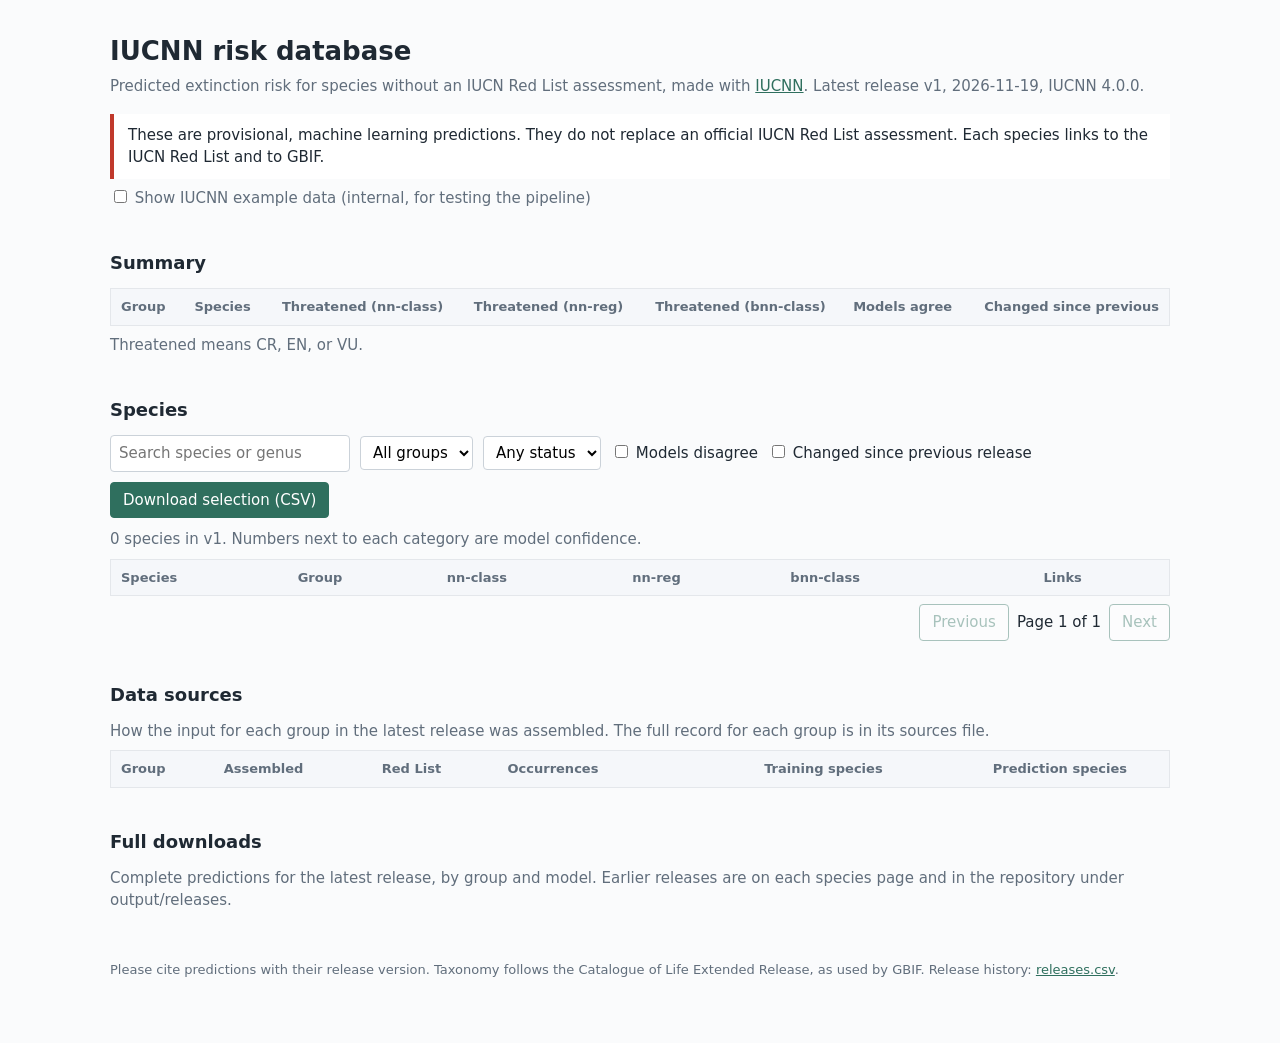
==== commit 5f1d30b6: "Testing dataset from IUCNN vs assembling data" ====
--- a/index.html
+++ b/index.html
@@ -47,6 +47,7 @@
   <h1><a href="#" style="color:inherit;text-decoration:none">IUCNN risk database</a></h1>
   <p class="muted">Predicted extinction risk for species without an IUCN Red List assessment, made with <a href="https://github.com/IUCNN/IUCNN">IUCNN</a>. <span id="release-info"></span></p>
   <p class="note">These are provisional, machine learning predictions. They do not replace an official IUCN Red List assessment. Each species links to the IUCN Red List and to GBIF.</p>
+  <p class="muted" id="examples-toggle" hidden><label><input type="checkbox" id="examples"> Show IUCNN example data (internal, for testing the pipeline)</label></p>
 
   <section id="home">
     <h2>Summary</h2>
@@ -70,6 +71,10 @@
       <button class="plain" id="next">Next</button>
     </div>
 
+    <h2>Data sources</h2>
+    <p class="muted">How the input for each group in the latest release was assembled. The full record for each group is in its sources file.</p>
+    <table id="sources"></table>
+
     <h2>Full downloads</h2>
     <p class="muted">Complete predictions for the latest release, by group and model. Earlier releases are on each species page and in the repository under output/releases.</p>
     <ul class="files" id="files"></ul>
@@ -78,7 +83,7 @@
   <section id="detail" hidden></section>
 
   <footer>
-    Please cite predictions with their release version. Taxonomy follows the GBIF Backbone Taxonomy. Release history: <a href="output/releases/releases.csv">releases.csv</a>.
+    Please cite predictions with their release version. Taxonomy follows the Catalogue of Life Extended Release, as used by GBIF. Release history: <a href="output/releases/releases.csv">releases.csv</a>.
   </footer>
 </main>
 
@@ -93,6 +98,7 @@
 
 let releases = [];
 let groupsByVersion = {};
+let internal = new Set();
 let rows = [];
 let latest, previous;
 let selection = [];
@@ -126,7 +132,11 @@
   return parseCSV(await res.text());
 }
 
-const label = g => g.replace(/^\d+-/, "");
+const label = g => g.replace(/^\d+-/, "") + (internal.has(g) ? " (internal)" : "");
+
+// Internal groups only show when the toggle is on
+const visible = g => $("examples").checked || !internal.has(g);
+const shownGroups = () => groupsByVersion[latest].filter(visible);
 const color = s => `var(${COLORS[s] || "--OTHER"})`;
 const chip = s => s ? `<span class="chip" style="background:${color(s)}">${esc(s)}</span>` : `<span class="chip empty">·</span>`;
 const rank = s => ORDER.indexOf(s) === -1 ? ORDER.length : ORDER.indexOf(s);
@@ -151,6 +161,11 @@
     const manifest = await getCSV(`${ROOT}${r.version}/manifest.csv`);
     const groups = [...new Set(manifest.map(m => m.file.split("/")[0]))].filter(g => !SHARED.includes(g)).sort();
     groupsByVersion[r.version] = groups;
+
+    // Releases list their internal groups in groups.csv
+    try {
+      for (const x of await getCSV(`${ROOT}${r.version}/groups.csv`)) if (x.internal === "TRUE") internal.add(x.group);
+    } catch (e) {}
 
     await Promise.all(groups.flatMap(g => MODELS.map(async m => {
       let preds;
@@ -169,30 +184,55 @@
 
   const r = releases[releases.length - 1];
   $("release-info").textContent = `Latest release ${r.version}, ${r.date}, IUCNN ${r.iucnn_version}.`;
+  $("examples-toggle").hidden = !internal.size;
+  renderHome();
+  route();
+}
+
+async function renderHome() {
   renderSummary();
   renderFiles();
-  route();
+  await renderSources();
+}
+
+// One row per group from the sources.csv written by build_input.R
+async function renderSources() {
+  let html = `<tr><th>Group</th><th>Assembled</th><th>Red List</th><th>Occurrences</th><th class="num">Training species</th><th class="num">Prediction species</th><th></th></tr>`;
+  for (const g of shownGroups()) {
+    const path = `${ROOT}${latest}/${g}/sources.csv`;
+    let s = null;
+    try { s = Object.fromEntries((await getCSV(path)).map(r => [r.item, r.value])); } catch (e) {}
+    if (!s) {
+      html += `<tr><td>${label(g)}</td><td colspan="6" class="muted">Not recorded</td></tr>`;
+      continue;
+    }
+    const doi = s.gbif_doi && s.gbif_doi !== "NA" ? `<a href="https://doi.org/${esc(s.gbif_doi)}">GBIF ${esc(s.gbif_doi)}</a>` : "GBIF";
+    html += `<tr><td>${label(g)}</td><td>${esc(s.assembled)}</td><td>Version ${esc(s.red_list_version)}</td><td>${doi}</td><td class="num">${Number(s.training_species).toLocaleString()}</td><td class="num">${Number(s.prediction_species).toLocaleString()}</td><td><a href="${path}">sources.csv</a></td></tr>`;
+  }
+  $("sources").innerHTML = html;
 }
 
 function renderSummary() {
-  const current = rows.filter(r => r.preds[latest]);
+  const current = rows.filter(r => r.preds[latest] && visible(r.group));
   const statuses = [...new Set(current.flatMap(r => statusesIn(r, latest)))].sort((a, b) => rank(a) - rank(b));
 
   let html = `<tr><th>Group</th><th class="num">Species</th>${MODELS.map(m => `<th class="num">Threatened (${m})</th>`).join("")}<th class="num">Models agree</th><th class="num">Changed since ${previous || "previous"}</th></tr>`;
-  for (const g of groupsByVersion[latest]) {
+  for (const g of shownGroups()) {
     const sub = current.filter(r => r.group === g);
     if (!sub.length) continue;
     const threatened = MODELS.map(m => {
       const has = sub.filter(r => get(r, latest, m));
       return pct(has.filter(r => THREATENED.includes(get(r, latest, m).status)).length, has.length);
     });
-    html += `<tr><td>${label(g)}</td><td class="num">${sub.length.toLocaleString()}</td>${threatened.map(x => `<td class="num">${x}</td>`).join("")}<td class="num">${pct(sub.filter(r => !disagrees(r)).length, sub.length)}</td><td class="num">${previous ? sub.filter(changed).length.toLocaleString() : "NA"}</td></tr>`;
+    html += `<tr><td>${label(g)}</td><td class="num">${sub.length.toLocaleString()}</td>${threatened.map(x => `<td class="num">${x}</td>`).join("")}<td class="num">${pct(sub.filter(r => !disagrees(r)).length, sub.length)}</td><td class="num">${previous && sub.some(r => r.preds[previous]) ? sub.filter(changed).length.toLocaleString() : "NA"}</td></tr>`;
   }
   $("summary").innerHTML = html;
   $("legend").innerHTML = statuses.map(chip).join("") + " Threatened means CR, EN, or VU.";
 
   $("status").innerHTML = `<option value="">Any status</option>` + statuses.map(s => `<option value="${esc(s)}">${esc(s)} in any model</option>`).join("");
-  $("group").innerHTML = `<option value="">All groups</option>` + groupsByVersion[latest].map(g => `<option value="${g}">${label(g)}</option>`).join("");
+  const keep = $("group").value;
+  $("group").innerHTML = `<option value="">All groups</option>` + shownGroups().map(g => `<option value="${g}">${label(g)}</option>`).join("");
+  $("group").value = shownGroups().includes(keep) ? keep : "";
 }
 
 function renderTable() {
@@ -200,6 +240,7 @@
   const g = $("group").value, s = $("status").value;
 
   selection = rows.filter(r => r.preds[latest]
+    && visible(r.group)
     && (!q || r.species.toLowerCase().includes(q))
     && (!g || r.group === g)
     && (!s || statusesIn(r, latest).includes(s))
@@ -235,7 +276,7 @@
 }
 
 function renderFiles() {
-  $("files").innerHTML = groupsByVersion[latest].map(g =>
+  $("files").innerHTML = shownGroups().map(g =>
     `<li>${label(g)}: ${MODELS.map(m => `<a href="${ROOT}${latest}/${g}/predictions_${m}.csv">${m}</a>`).join(" · ")}</li>`).join("");
 }
 
@@ -291,6 +332,7 @@
 $("prev").onclick = () => { page--; renderTable(); };
 $("next").onclick = () => { page++; renderTable(); };
 $("download").onclick = () => download(selection, latest);
+$("examples").onchange = () => { page = 0; renderHome(); renderTable(); };
 window.onhashchange = route;
 
 load().catch(e => { $("count").textContent = "Could not load releases (" + e.message + ")."; });
